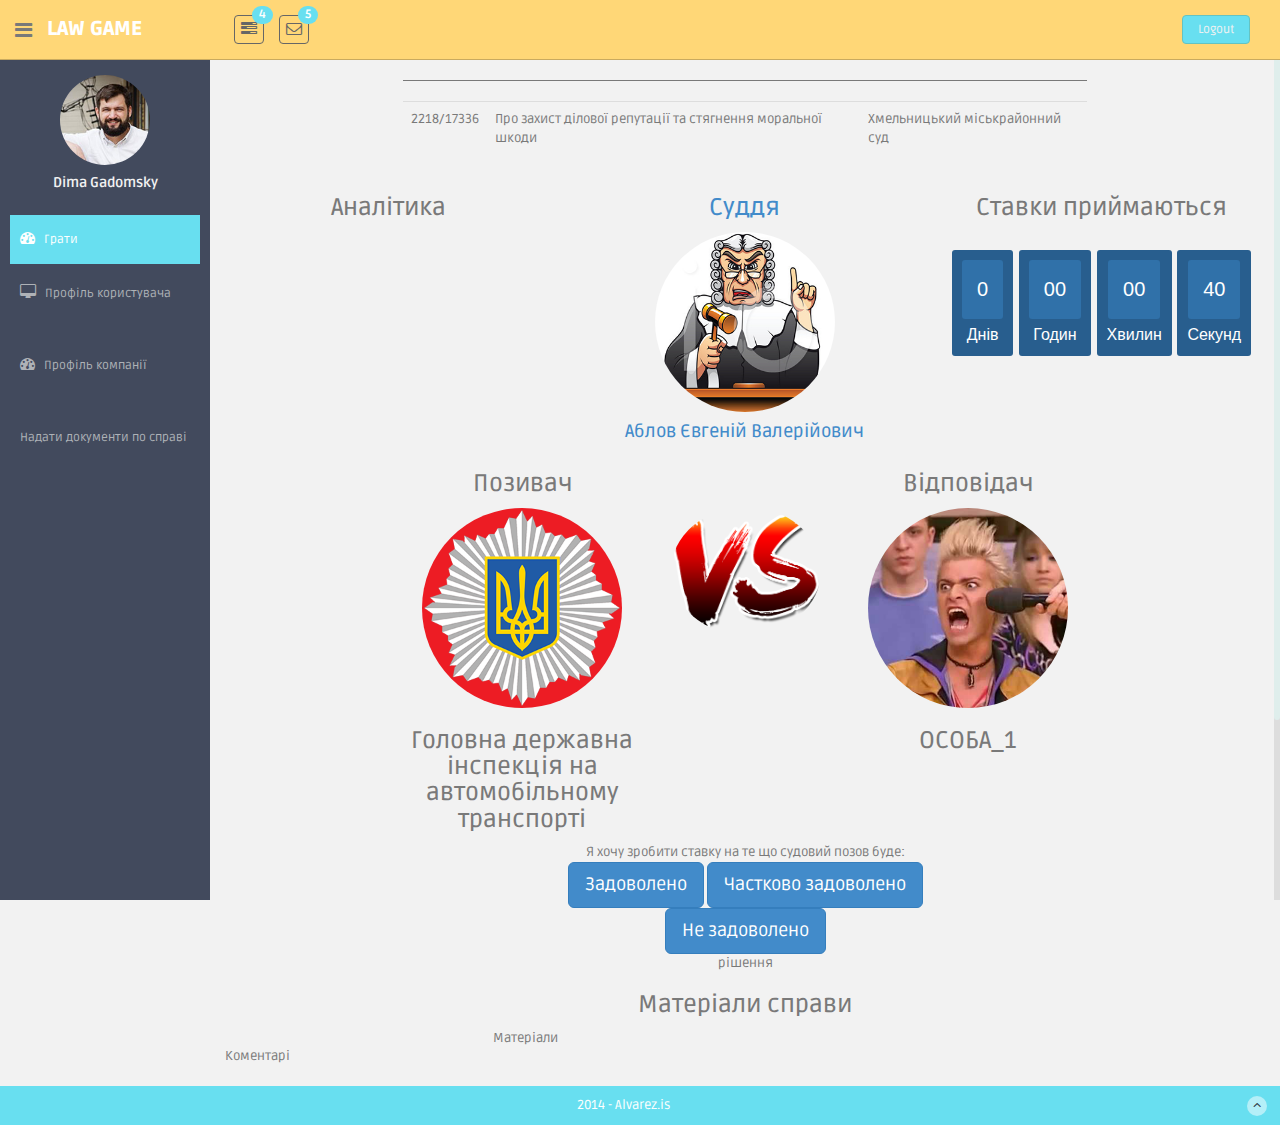
==== case.html @ 78d01982 "ефиду фтв игеещті" ====
<!DOCTYPE html>
<html lang="en">
  <head>
    <meta charset="utf-8">
    <meta name="viewport" content="width=device-width, initial-scale=1.0">
    <meta name="description" content="">
    <meta name="author" content="Dashboard">
    <meta name="keyword" content="Dashboard, Bootstrap, Admin, Template, Theme, Responsive, Fluid, Retina">

    <title>Trace - Bootstrap Admin Template</title>

    <!-- Bootstrap core CSS -->
    <link href="assets/css/bootstrap.css" rel="stylesheet">
    <!--external css-->
    <link href="assets/font-awesome/css/font-awesome.css" rel="stylesheet" />
	<link rel="stylesheet" href="assets/css/morris-0.4.3.min.css">    
        
    <!-- Custom styles for this template -->
    <link href="assets/css/style.css" rel="stylesheet">
    <link href="assets/css/style-responsive.css" rel="stylesheet">

    <!-- HTML5 shim and Respond.js IE8 support of HTML5 elements and media queries -->
    <!--[if lt IE 9]>
      <script src="https://oss.maxcdn.com/libs/html5shiv/3.7.0/html5shiv.js"></script>
      <script src="https://oss.maxcdn.com/libs/respond.js/1.4.2/respond.min.js"></script>
    <![endif]-->
  </head>

  <body>

  <section id="container" >
     <!-- **********************************************************************************************************************************************************
      TOP BAR CONTENT & NOTIFICATIONS
      *********************************************************************************************************************************************************** -->
      <!--header start-->
      <header class="header black-bg">
              <div class="sidebar-toggle-box">
                  <div class="fa fa-bars tooltips" data-placement="right" data-original-title="Toggle Navigation"></div>
              </div>
            <!--logo start-->
            <a href="index.php" class="logo"><b>Law Game</b></a>
            <!--logo end-->
            <div class="nav notify-row" id="top_menu">
                <!--  notification start -->
                <ul class="nav top-menu">
                    <!-- settings start -->
                    <li class="dropdown">
                        <a data-toggle="dropdown" class="dropdown-toggle" href="index.php#">
                            <i class="fa fa-tasks"></i>
                            <span class="badge bg-theme">4</span>
                        </a>
                        <ul class="dropdown-menu extended tasks-bar">
                            <div class="notify-arrow notify-arrow-green"></div>
                            <li>
                                <p class="green">Ваш рейтинг</p>
                            </li>
                            <li>
                                <a href="index.php#">
                                    <div class="task-info">
                                        <div class="desc">Загальний</div>
                                        <div class="percent">Boss</div>
                                    </div>
                                    <div class="progress progress-striped">
                                        <div class="progress-bar progress-bar-success" role="progressbar" aria-valuenow="40" aria-valuemin="0" aria-valuemax="100" style="width: 70%">
                                            <span class="sr-only">70%</span>
                                        </div>
                                    </div>
                                </a>
                            </li>
                            <li>
                                <a href="index.php#">
                                    <div class="task-info">
                                        <div class="desc">Адміністративні справи</div>
                                        <div class="percent">95%</div>
                                    </div>
                                    <div class="progress progress-striped">
                                        <div class="progress-bar progress-bar-warning" role="progressbar" aria-valuenow="60" aria-valuemin="0" aria-valuemax="100" style="width: 95%">
                                            <span class="sr-only">95% Complete (warning)</span>
                                        </div>
                                    </div>
                                </a>
                            </li>
                            <li>
                                <a href="index.php#">
                                    <div class="task-info">
                                        <div class="desc">Господарські справи</div>
                                        <div class="percent">30%</div>
                                    </div>
                                    <div class="progress progress-striped">
                                        <div class="progress-bar progress-bar-info" role="progressbar" aria-valuenow="80" aria-valuemin="0" aria-valuemax="100" style="width: 30%">
                                            <span class="sr-only">30% Complete</span>
                                        </div>
                                    </div>
                                </a>
                            </li>
                            <li>
                                <a href="index.php#">
                                    <div class="task-info">
                                        <div class="desc">Кримінальні справи</div>
                                        <div class="percent">100%</div>
                                    </div>
                                    <div class="progress progress-striped">
                                        <div class="progress-bar progress-bar-danger" role="progressbar" aria-valuenow="70" aria-valuemin="0" aria-valuemax="100" style="width: 100%">
                                            <span class="sr-only">100% Complete (Important)</span>
                                        </div>
                                    </div>
                                </a>
                            </li>
                            <li>
                                <a href="index.php#">
                                    <div class="task-info">
                                        <div class="desc">Справи про адмінправопорушення</div>
                                        <div class="percent">100%</div>
                                    </div>
                                    <div class="progress progress-striped">
                                        <div class="progress-bar progress-bar-danger" role="progressbar" aria-valuenow="70" aria-valuemin="0" aria-valuemax="100" style="width: 100%">
                                            <span class="sr-only">100% Complete (Important)</span>
                                        </div>
                                    </div>
                                </a>
                            </li>
                            <li>
                                <a href="index.php#">
                                    <div class="task-info">
                                        <div class="desc">Цивільні справи</div>
                                        <div class="percent">2%</div>
                                    </div>
                                    <div class="progress progress-striped">
                                        <div class="progress-bar progress-bar-danger" role="progressbar" aria-valuenow="70" aria-valuemin="0" aria-valuemax="100" style="width: 2%">
                                            <span class="sr-only">2% Complete (Important)</span>
                                        </div>
                                    </div>
                                </a>
                            </li>
                            <li class="external">
                                <a href="profile.html">Дивитися свій профіль</a>
                            </li>
                        </ul>
                    </li>
                    <!-- settings end -->
                    <!-- inbox dropdown start-->
                    <li id="header_inbox_bar" class="dropdown">
                        <a data-toggle="dropdown" class="dropdown-toggle" href="index.php#">
                            <i class="fa fa-envelope-o"></i>
                            <span class="badge bg-theme">5</span>
                        </a>
                        <ul class="dropdown-menu extended inbox">
                            <div class="notify-arrow notify-arrow-green"></div>
                            <li>
                                <p class="green">You have 5 new messages</p>
                            </li>
                            <li>
                                <a href="index.php#">
                                    <span class="photo"><img alt="avatar" src="assets/img/ui-zac.jpg"></span>
                                    <span class="subject">
                                    <span class="from">Zac Snider</span>
                                    <span class="time">Just now</span>
                                    </span>
                                    <span class="message">
                                        Hi mate, how is everything?
                                    </span>
                                </a>
                            </li>
                            <li>
                                <a href="index.php#">
                                    <span class="photo"><img alt="avatar" src="assets/img/ui-divya.jpg"></span>
                                    <span class="subject">
                                    <span class="from">Divya Manian</span>
                                    <span class="time">40 mins.</span>
                                    </span>
                                    <span class="message">
                                     Hi, I need your help with this.
                                    </span>
                                </a>
                            </li>
                            <li>
                                <a href="index.php#">
                                    <span class="photo"><img alt="avatar" src="assets/img/ui-danro.jpg"></span>
                                    <span class="subject">
                                    <span class="from">Dan Rogers</span>
                                    <span class="time">2 hrs.</span>
                                    </span>
                                    <span class="message">
                                        Love your new Dashboard.
                                    </span>
                                </a>
                            </li>
                            <li>
                                <a href="index.php#">
                                    <span class="photo"><img alt="avatar" src="assets/img/ui-sherman.jpg"></span>
                                    <span class="subject">
                                    <span class="from">Dj Sherman</span>
                                    <span class="time">4 hrs.</span>
                                    </span>
                                    <span class="message">
                                        Please, answer asap.
                                    </span>
                                </a>
                            </li>
                            <li>
                                <a href="index.php#">See all messages</a>
                            </li>
                        </ul>
                    </li>
                    <!-- inbox dropdown end -->
                </ul>
                <!--  notification end -->
            </div>
            <div class="top-menu">
              <ul class="nav pull-right top-menu">
                    <li><a class="logout" href="login.html">Logout</a></li>
              </ul>
            </div>
        </header>
      <!--header end-->
      
      <!-- **********************************************************************************************************************************************************
      MAIN SIDEBAR MENU
      *********************************************************************************************************************************************************** -->
      <!--sidebar start-->
      <aside>
          <div id="sidebar"  class="nav-collapse ">
              <!-- sidebar menu start-->
              <ul class="sidebar-menu" id="nav-accordion">
              
                  <p class="centered"><a href="profile.html"><img src="assets/img/ui-sam.jpg" class="img-circle" width="90"></a></p>
                  <h5 class="centered">Dima Gadomsky</h5>
                    
                  <li class="mt">
                      <a class="active" href="index.php">
                          <i class="fa fa-dashboard"></i>
                          <span>Грати</span>
                      </a>
                  </li>

                  <li class="sub-menu">
                      <a href="javascript:;" >
                          <i class="fa fa-desktop"></i>
                          <span>Профіль користувача</span>
                      </a>
                      <ul class="sub">
                          <li><a  href="profile.html">Мої дані</a></li>
                          <li><a  href="profile.html">Мої ігри</a></li>
                      </ul>
                  </li>

                  <li class="mt">
                      <a href="company.html">
                          <i class="fa fa-dashboard"></i>
                          <span>Профіль компанії</span>
                          </a>
                  </li>
                  <li class="mt">
                      <a href="documents.html">
                          <span>Надати документи по справі</span>
</a>
                  </li>
                  

              </ul>
              <!-- sidebar menu end-->
          </div>
      </aside>
      <!--sidebar end-->
      
      <!-- **********************************************************************************************************************************************************
      MAIN CONTENT
      *********************************************************************************************************************************************************** -->
      <!--main content start-->
      <section id="main-content">
          
          <section class="wrapper site-min-height">
<div class="row">
                  <div class="col-lg-2">  

                  </div>

                  <div class="col-lg-8" align="center">  

                            <table class="table table-hover">
                                                          <tbody>
                                                           <hr>
                                <tr>
                                    <td>2218/17336</td>
                                    <td>Про захист ділової репутації та стягнення моральної шкоди</td>
                                    <td>Хмельницький міськрайонний суд</td>
                                    
                                </tr>
                                </tbody>
                            </table>
                      
         
                  </div>

                  <div class="col-lg-2">  
              
                  </div>

</div>

<div class="row">
                  <div class="col-lg-4" align="center">
                  <h3>Аналітика</h3>  
                  <div id="hero-donut" class="graph" style="height: 200px;"></div>
                  </div>

                  <div class="col-lg-4" align="center">  
           <a data-toggle="modal" data-target="#myModal">       <h3>Суддя</h3>
                                            <img class="img-circle" src="assets/img/judge.png" width="180px" align="">
                                            <h4>Аблов Євгеній Валерійович</h4></a>

            <!-- Button trigger modal -->
            
            <!-- Modal -->
            <div class="modal fade" id="myModal" tabindex="-1" role="dialog" aria-labelledby="myModalLabel" aria-hidden="true">
              <div class="modal-dialog">
                <div class="modal-content">
                  <div class="modal-header">
                    <button type="button" class="close" data-dismiss="modal" aria-hidden="true">&times;</button>
                    <h4 class="modal-title" id="myModalLabel">Аблов Євгеній Валерійович</h4>
                  </div>
                  <div class="modal-body">
<img src="http://sudivstvo.info/wp-content/uploads/2017/02/54grq76dtd6h73iw3eshb1eor.jpg" width="50%">
<p>Євгеній Аблов розпочав кар’єру у 1996 р. з посади старшого помічника прокурора Жовтневого району м. Одеси.
Потім працював в Одеській обласній прокуратурі, прокуратурі Шевченківського району Києва, районній прокуратурі Кривого Рогу, суддею Одеського окружного адміністративного суду.</p>
<p>На свою нинішню посаду судді Окружного адмінсуду м. Києва Аблов прийшов у 2010 році.
</p> 
<h3>Статки:</h3>
<p>
«Наші гроші» повідомляють, що суддя Євгеній Аблов задекларував у власності своєї родини дві квартири загальною вартістю 8,56 млн грн.
Одна квартира належить сину судді Матвію Аблову. Суддя повідомив, що її вартість, за останньою оцінкою, становить 5,86 млн. грн. У реєстрі є дані, що Матвій Аблов має одну квартиру площею 144 кв. м в Одесі на проспекті Шевченка, 12/2. Син судді набув квартиру у власність за договором купівлі продажу 3 жовтня 2016 р.
Суддя задекларував ще одну квартиру в Одесі площею 144 кв. м. вартістю 2,70 млн. грн., якою користується ще один його син Ілля. Євгеній Аблов повідомив, що власницями квартири з 2006 р. є Валентина Аблова (мати судді) і Світлана Воробйова. Разом з тим, у реєстрі нерухомості є дані, що Аблова і Воробйова володіли такою квартирою на проспекті Шевченка, 12/2. Це та ж квартира, власником якої недавно став син судді Матвій. Даних про іншу їх квартиру в реєстрі знайти не вдалося.</p><p>
В реєстрі є дані, що мати судді Аблова і Світлана Воробйова володіють триповерховим дачним котеджем. Будинок площею 274 кв.м. куплений у 2013 р. і розташований на території Дальницької сільради у масиві «Золотий Бугаз».</p><p>
Згідно з декларацією ні Євгеній Аблов, ні його родина не мають жодних транспортних засобів. У попередні роки суддя декларував Mazda3 2006 р.в. і в користуванні сім’ї є Porsche 2012 р.в. 
</p> 
<h3>Діяльність:</h3>
<p>На юридичних форумах про Аблова висловлюються не дуже приязно, називаючи його корупціонером. Стверджують, що у судді є прізвисько “Жека 20%”.</p>
 
<h3>Резонансні рішення стосовно медіа:</h3><p>
Будучи суддею Одеського окружного адміністративного суду, Аблов розглядав справу проти Одеської телерадіокомпанії “АТВ”. Суддя став на сторону одіозного тележурналіста Григорія Кваснюка, через якого канал тричі попереджала Нацрада з телебачення і радіомовлення, вирішивши що у висловлюваннях Кваснюка на кшталт «бей жидов, спасай Одессу» немає закликів до міжнаціональної ворожнечі, і захистив канал.</p><p>
2015 року суддя Аблов розглядав справу “Малятко TV” проти телеканала «Інтер». Дитячий телеканал просив суд скасувати рішення Нацради з питань телебачення і радіомовлення про продовження ліцензії “Інтеру”. Суддя виніс рішення на користь телеканалу “Інтер”. Водночас представники «Малятка TV» наголошували, що мають фотодокази, як Аблов на одному з футбольних матчів нібито сидів у VIP-ложі стадіону “Олімпійський” разом з Ігорем Фурсіним, що є молодшим партнером Дмитра Фірташа – власника “Інтера”. А отже, у судді під час розгляду цієї справи був конфлікт інтересів.</p>
 
<h3>Заборона опозиційних мітингів:</h3>
<p>Аблов ухвалив рішення заборонити проведення опозиційної акції «День гніву» у травні-червні 2011 р. Заборонити проведення акції суд попросила Київська держадміністрація. Активісти заявляли, що мета акції – добиватися відставки президента та Верховної Ради, повних перевиборів злочинної, на їх думку, влади. Це рішення суду обернулося бійкою мітингувальників з міліцією у Маріїнському парку, затриманнями та заведенням адміністративних справ.</p><p>
А згодом Євгеній Аблов постановив заборонити мирні акції біля Печерського суду і Лук`янівського СІЗО, де збиралися прихильники Юлії Тимошенко.</p>
 
<h3>Банки та державні підприємства:</h3>
<p>У березні 2016 р. Окружний адміністративний суд Києва в особі Євгенія Аблова скасував постанову НБУ та рішення Фонду гарантування вкладів фізичних осіб про відкликання банківської ліцензії та ліквідації ПАТ КБ “Союз”. НБУ ліквідовував банк “Союз” за вчинене систематичне порушення законодавства у сфері фінансового моніторингу.</p>
 
<p>Також рішення Аблова від 2014 р. стало перепоною для повернення у користування держави двох головних підприємств титанової галузі – Іршанський гірничо-збагачувальний комбінат (ІГОК) та Вільногірський гірничо-металургійний комбінат (ВГМК).  Вони перебували в оренді Group DF, яка належить олігархові Дмитру Фірташу. У серпні 2014 р. суддя Аблов виніс ухвалу про заборону проведення інвентаризації майна Іршанського гірничо-збагачувального комбінату. Фактично це судове рішення забороняло інвентаризацію належного державі майна і блокувало виконання урядового рішення щодо повернення комбінатів під управління держави.
</p>
<p> 
Аблов також розглядає позов Юлії Тимошенко проти уряду України з вимогою скасувати рішення уряду про підвищення ціни на газ вдвічі та рішення НКРЕКП про підвищення тарифів.
</p>
                  </div>
                  <div class="modal-footer">
                    <button type="button" class="btn btn-default" data-dismiss="modal">Close</button>
                  </div>
                </div>
              </div>
            </div>              
              <!-- /showback -->

                  </div>

                  <div class="col-lg-4" align="center">  

<h3>Ставки приймаються</h3><br>
<div id="clockdiv">
  <div>
    <span class="days"></span>
    <div class="smalltext">Днів</div>
  </div>
  <div>
    <span class="hours"></span>
    <div class="smalltext">Годин</div>
  </div>
  <div>
    <span class="minutes"></span>
    <div class="smalltext">Хвилин</div>
  </div>
  <div>
    <span class="seconds"></span>
    <div class="smalltext">Секунд</div>
  </div>
</div>
           
                  </div>

</div>

<div class="row">
                  <div class="col-lg-2" ></div>  
                  <div class="col-lg-3" align="center">  

                  <h3>Позивач</h3>
                                            <img class="img-circle" src="assets/img/mvd.png" width="200px" align="">
                                            <h3>Головна державна інспекція на автомобільному транспорті</h3>

                  </div>

                  <div class="col-lg-2" align="center">  
                  <br><br><br>
                                            <img class="img-circle" src="assets/img/vs.png" width="150px" align="">

                  </div>

                  <div class="col-lg-3" align="center">  

                  <h3>Відповідач</h3>
                                            <img class="img-circle" src="assets/img/man.png" width="200px" align="">
                                            <h3>ОСОБА_1</h3>
                  </div>
                  <div class="col-lg-2" ></div>

</div>

<div class="row">
                  <div class="col-lg-3">  

                  </div>

                  <div class="col-lg-6" align="center"> 
                  Я хочу зробити ставку на те що судовий позов буде:

                  </div>

                  <div class="col-lg-3">  
              
                  </div>

</div>
<div class="row">
                  <div class="col-lg-3">  

                  </div>

                  <div class="col-lg-6" align="center"> 
                  <button type="button" class="btn btn-primary btn-lg"><!--img src="assets/img/Like.png" width="120px"--> Задоволено</button>
                  <button type="button" class="btn btn-primary btn-lg">Частково задоволено</button>
                  <button type="button" class="btn btn-primary btn-lg">Не задоволено</button> 

                  </div>

                  <div class="col-lg-3">  
              
                  </div>

</div>
<div class="row">
                  <div class="col-lg-3">  

                  </div>

                  <div class="col-lg-6" align="center">  
                   рішення
                  </div>

                  <div class="col-lg-3">  
              
                  </div>

</div>
<div class="row">
                  <div class="col-lg-3">  

                  </div>

                  <div class="col-lg-6" align="center">  
<h3>Матеріали справи</h3>
                  </div>

                  <div class="col-lg-3">  
              
                  </div>

</div>
<div class="row">
                  <div class="col-lg-3">  

                  </div>

                  <div class="col-lg-6">  
Матеріали
                  </div>

                  <div class="col-lg-3">  
              
                  </div>

</div>
<div class="row">
                  <div class="col-lg-12">  
Коментарі
                  </div>

</div>


                                           
                                            

              <!-- page start-->

              <!-- page end-->
          </section>


      </section><!-- /MAIN CONTENT -->

      <!--main content end-->
      <!--footer start-->
      <footer class="site-footer">
          <div class="text-center">
              2014 - Alvarez.is
              <a href="case.html#" class="go-top">
                  <i class="fa fa-angle-up"></i>
              </a>
          </div>
      </footer>
      <!--footer end-->
  </section>

    <!-- js placed at the end of the document so the pages load faster -->
    <script src="assets/js/jquery.js"></script>
    <script src="assets/js/bootstrap.min.js"></script>
    <script class="include" type="text/javascript" src="assets/js/jquery.dcjqaccordion.2.7.js"></script>
    <script src="assets/js/jquery.scrollTo.min.js"></script>
    <script src="assets/js/jquery.nicescroll.js" type="text/javascript"></script>


    <!--common script for all pages-->
	<script src="http://cdnjs.cloudflare.com/ajax/libs/raphael/2.1.0/raphael-min.js"></script>
	<script src="http://cdn.oesmith.co.uk/morris-0.4.3.min.js"></script>
    <script src="assets/js/common-scripts.js"></script>

    <!--script for this page-->
    <script type="text/javascript">
      var Script = function () {

    //morris chart

    $(function () {
      // data stolen from http://howmanyleft.co.uk/vehicle/jaguar_'e'_type


      Morris.Donut({
        element: 'hero-donut',
        data: [
          {label: 'Задоволено', value: 35 },
          {label: 'Не задоволено', value: 40 },
          {label: 'Задоволено частково', value: 25 },
        ],
          colors: ['green', 'red', 'yellow'],
        formatter: function (y) { return y + "%" }
      });

    

      $('.code-example').each(function (index, el) {
        eval($(el).text());
      });
    });

}();

    </script>
  <script>
      //custom select box

      $(function(){
          $('select.styled').customSelect();
      });

  </script>
<script>
  function getTimeRemaining(endtime) {
  var t = Date.parse(endtime) - Date.parse(new Date());
  var seconds = Math.floor((t / 1000) % 60);
  var minutes = Math.floor((t / 1000 / 60) % 60);
  var hours = Math.floor((t / (1000 * 60 * 60)) % 24);
  var days = Math.floor(t / (1000 * 60 * 60 * 24));
  return {
    'total': t,
    'days': days,
    'hours': hours,
    'minutes': minutes,
    'seconds': seconds
  };
}

function initializeClock(id, endtime) {
  var clock = document.getElementById(id);
  var daysSpan = clock.querySelector('.days');
  var hoursSpan = clock.querySelector('.hours');
  var minutesSpan = clock.querySelector('.minutes');
  var secondsSpan = clock.querySelector('.seconds');

  function updateClock() {
    var t = getTimeRemaining(endtime);

    daysSpan.innerHTML = t.days;
    hoursSpan.innerHTML = ('0' + t.hours).slice(-2);
    minutesSpan.innerHTML = ('0' + t.minutes).slice(-2);
    secondsSpan.innerHTML = ('0' + t.seconds).slice(-2);

    if (t.total <= 0) {
      clearInterval(timeinterval);
    }
  }

  updateClock();
  var timeinterval = setInterval(updateClock, 1000);
}

var deadline = new Date(Date.parse(new Date()) + 40 * 1000);
initializeClock('clockdiv', deadline);
</script>

  </body>
</html>
---- assets/css/morris-0.4.3.min.css ----
.morris-hover{position:absolute;z-index:1000;}.morris-hover.morris-default-style{border-radius:5px;padding:6px;color:#666;background:rgba(255, 255, 255, 0.8);border:solid 2px rgba(230, 230, 230, 0.8);font-family:sans-serif;font-size:10px;text-align:center;}.morris-hover.morris-default-style .morris-hover-row-label{font-weight:bold;margin:0.25em 0;}
.morris-hover.morris-default-style .morris-hover-point{white-space:nowrap;margin:0.1em 0;}
---- assets/css/style.css ----
/*
Template Name: DASHGUM FREE - Bootstrap 3.2 Admin Theme
Template Version: 1.0
Author: Carlos Alvarez
Website: http://blacktie.co
Premium: http://www.gridgum.com
*/

/* Import fonts */
@import url(http://fonts.googleapis.com/css?family=Ruda:400,700,900);

/* BASIC THEME CONFIGURATION */
body {
    color: #797979;
	background: #f2f2f2;
    font-family: 'Ruda', sans-serif;
    padding: 0px !important;
    margin: 0px !important;
    font-size:13px;
}

#clockdiv{
    font-family: sans-serif;
    color: #fff;
    display: inline-block;
    font-weight: 80;
    text-align: center;
    font-size: 20px;
}

#clockdiv > div{
    padding: 10px;
    border-radius: 3px;
    background: #285e8e;
    display: inline-block;
}

#clockdiv div > span{
    padding: 15px;
    border-radius: 3px;
    background: #3071a9;
    display: inline-block;
}

.smalltext{
    padding-top: 5px;
    font-size: 16px;
}

ul li {
    list-style: none;
}

a, a:hover, a:focus {
    text-decoration: none;
    outline: none;
}
::selection {

    background: #68dff0;
    color: #fff;
}
::-moz-selection {
    background: #68dff0;
    color: #fff;
}

#container {
    width: 100%;
    height: 100%;
}

/* Bootstrap Modifications */
.modal-header {
	background: #68dff0;
}

.modal-title {
	color: white;
}

.btn-round {
	border-radius: 20px;
	-webkit-border-radius: 20px;
}

.accordion-heading .accordion-toggle {
	display: block;
	cursor: pointer;
	border-top: 1px solid #F5F5F5;
	padding: 5px 0px;
	line-height: 28.75px;
	text-transform: uppercase;
	color: #1a1a1a;
	background-color: #ffffff;
	outline: none !important;
	text-decoration: none;
}	



/*Theme Backgrounds*/

.bg-theme {
	background-color: #68dff0;
}

.bg-theme02 {
	background-color: #ac92ec;
}

.bg-theme03 {
  background-color: #48cfad;
}

.bg-theme04 {
  background-color: #ed5565;
}
/*Theme Buttons*/

.btn-theme {
  color: #fff;
  background-color: #68dff0;
  border-color: #48bcb4;
}
.btn-theme:hover,
.btn-theme:focus,
.btn-theme:active,
.btn-theme.active,
.open .dropdown-toggle.btn-theme {
  color: #fff;
  background-color: #48bcb4;
  border-color: #48bcb4;
}

.btn-theme02 {
  color: #fff;
  background-color: #ac92ec;
  border-color: #967adc;
}
.btn-theme02:hover,
.btn-theme02:focus,
.btn-theme02:active,
.btn-theme02.active,
.open .dropdown-toggle.btn-theme02 {
  color: #fff;
  background-color: #967adc;
  border-color: #967adc;
}

.btn-theme03 {
  color: #fff;
  background-color: #48cfad;
  border-color: #37bc9b;
}
.btn-theme03:hover,
.btn-theme03:focus,
.btn-theme03:active,
.btn-theme03.active,
.open .dropdown-toggle.btn-theme03 {
  color: #fff;
  background-color: #37bc9b;
  border-color: #37bc9b;
}

.btn-theme04 {
  color: #fff;
  background-color: #ed5565;
  border-color: #da4453;
}
.btn-theme04:hover,
.btn-theme04:focus,
.btn-theme04:active,
.btn-theme04.active,
.open .dropdown-toggle.btn-theme04 {
  color: #fff;
  background-color: #da4453;
  border-color: #da4453;
}

.btn-clear-g {
	color: #48bcb4;
	background: transparent;
	border-color: #48bcb4;
}

.btn-clear-g:hover {
	color: white;
}

hr {
  margin-top: 20px;
  margin-bottom: 20px;
  border: 0;
  border-top: 1px solid #797979;
}



/*Helpers*/

.centered {
	text-align: center;
}

.goleft {
	text-align: left;
}

.goright {
	text-align: right;
}

.mt {
	margin-top: 25px;
}

.mb {
	margin-bottom: 25px;
}

.ml {
	margin-left: 5px;
	}

.no-padding {
	padding: 0 !important;
}

.no-margin {
	margin: 0 !important;
}

/*Exclusive Theme Colors Configuration*/

.label-theme {
	background-color: #68dff0;
}

.bg-theme {
	background-color: #68dff0;
}

ul.top-menu > li > .logout {
	color: #f2f2f2;
	font-size: 12px;
	border-radius: 4px;
	-webkit-border-radius: 4px;
	border: 1px solid #64c3c2 !important;
	padding: 5px 15px;
	margin-right: 15px;
	background: #68dff0;
	margin-top: 15px;
}


/*sidebar navigation*/

#sidebar {
    width: 210px;
    height: 100%;
    position: fixed;
    background: #424a5d;
}

#sidebar h5 {
	color: #f2f2f2;
	font-weight: 700;
}

#sidebar ul li {
    position: relative;
}

#sidebar .sub-menu > .sub li  {
    padding-left: 32px;
}

#sidebar .sub-menu > .sub li:last-child {
    padding-bottom: 10px;
}

/*LEFT NAVIGATION ICON*/
.dcjq-icon {
    height:17px;
    width:17px;
    display:inline-block;
    background: url("../img/nav-expand.png") no-repeat top;
    border-radius:3px;
    -moz-border-radius:3px;
    -webkit-border-radius:3px;
    position:absolute;
    right:10px;
    top:15px;
}
.active .dcjq-icon {
    background: url("../img/nav-expand.png") no-repeat bottom;
    border-radius:3px;
    -moz-border-radius:3px;
    -webkit-border-radius:3px;
}
/*---*/

.nav-collapse.collapse {
    display: inline;
}

ul.sidebar-menu , ul.sidebar-menu li ul.sub{
    margin: -2px 0 0;
    padding: 0;
}

ul.sidebar-menu {
    margin-top: 75px;
}

#sidebar > ul > li > ul.sub {
    display: none;
}

#sidebar > ul > li.active > ul.sub, #sidebar > ul > li > ul.sub > li > a {
    display: block;
}

ul.sidebar-menu li ul.sub li{
    background: #424a5d;
    margin-bottom: 0;
    margin-left: 0;
    margin-right: 0;
}

ul.sidebar-menu li ul.sub li:last-child{
    border-radius: 0 0 4px 4px;
    -webkit-border-radius: 0 0 4px 4px;
}

ul.sidebar-menu li ul.sub li a {
    font-size: 12px;
    padding: 6px 0;
    line-height: 35px;
    height: 35px;
    -webkit-transition: all 0.3s ease;
    -moz-transition: all 0.3s ease;
    -o-transition: all 0.3s ease;
    -ms-transition: all 0.3s ease;
    transition: all 0.3s ease;
    color: #aeb2b7;
}

ul.sidebar-menu li ul.sub li a:hover {
	color: white;
	background: transparent;
}

ul.sidebar-menu li ul.sub li.active a {
    color: #68dff0;
    -webkit-transition: all 0.3s ease;
    -moz-transition: all 0.3s ease;
    -o-transition: all 0.3s ease;
    -ms-transition: all 0.3s ease;
    transition: all 0.3s ease;
    display: block;
}

ul.sidebar-menu li{
    /*line-height: 20px !important;*/
    margin-bottom: 5px;
    margin-left:10px;
    margin-right:10px;
}

ul.sidebar-menu li.sub-menu{
    line-height: 15px;
}

ul.sidebar-menu li a span{
    display: inline-block;
}

ul.sidebar-menu li a{
    color: #aeb2b7;
    text-decoration: none;
    display: block;
    padding: 15px 0 15px 10px;
    font-size: 12px;
    outline: none;
    -webkit-transition: all 0.3s ease;
    -moz-transition: all 0.3s ease;
    -o-transition: all 0.3s ease;
    -ms-transition: all 0.3s ease;
    transition: all 0.3s ease;
}

ul.sidebar-menu li a.active, ul.sidebar-menu li a:hover, ul.sidebar-menu li a:focus {
    background: #68dff0;
    color: #fff;
    display: block;

    -webkit-transition: all 0.3s ease;
    -moz-transition: all 0.3s ease;
    -o-transition: all 0.3s ease;
    -ms-transition: all 0.3s ease;
    transition: all 0.3s ease;
}


ul.sidebar-menu li a i {
    font-size: 15px;
    padding-right: 6px;
}

ul.sidebar-menu li a:hover i, ul.sidebar-menu li a:focus i {
    color: #fff;
}

ul.sidebar-menu li a.active i {
    color: #fff;
}


.mail-info, .mail-info:hover {
    margin: -3px 6px 0 0;
    font-size: 11px;
}

/* MAIN CONTENT CONFIGURATION */
#main-content {
    margin-left: 210px;
}

.header, .footer {
    min-height: 60px;
    padding: 0 15px;
}

.header {
    position: fixed;
    left: 0;
    right: 0;
    z-index: 1002;
}

.black-bg {
    background: #ffd777;
    border-bottom: 1px solid #c9aa5f;
}

.wrapper {
    display: inline-block;
    margin-top: 60px;
    padding-left: 15px;
    padding-right: 15px;
    padding-bottom: 15px;
    padding-top: 0px;
    width: 100%;
}

a.logo {
    font-size: 20px;
    color: #ffffff;
    float: left;
    margin-top: 15px;
    text-transform: uppercase;
}

a.logo b {
    font-weight: 900;
}

a.logo:hover, a.logo:focus {
    text-decoration: none;
    outline: none;
}

a.logo span {
    color: #68dff0;
}


/*notification*/
#top_menu .nav > li, ul.top-menu > li {
    float: left;
}

.notify-row {
    float: left;
    margin-top: 15px;
    margin-left: 92px;
}

.notify-row .notification span.label {
    display: inline-block;
    height: 18px;
    width: 20px;
    padding: 5px;
}

ul.top-menu > li > a {
    color: #666666;
    font-size: 16px;
    border-radius: 4px;
    -webkit-border-radius: 4px;
    border:1px solid #666666 !important;
    padding: 2px 6px;
    margin-right: 15px;
}

ul.top-menu > li > a:hover, ul.top-menu > li > a:focus {
    border:1px solid #b6b6b6 !important;
    background-color: transparent !important;
    border-color: #b6b6b6 !important;
    text-decoration: none;
    border-radius: 4px;
    -webkit-border-radius: 4px;
    color: #b6b6b6 !important;
}

.notify-row .badge {
    position: absolute;
    right: -10px;
    top: -10px;
    z-index: 100;
}

.dropdown-menu.extended {
    max-width: 300px !important;
    min-width: 160px !important;
    top: 42px;
    width: 235px !important;
    padding: 0;
    box-shadow: 0 2px 5px rgba(0, 0, 0, 0.176) !important;
    border: none !important;
    border-radius: 4px;
    -webkit-border-radius: 4px;
}

@media screen and (-webkit-min-device-pixel-ratio:0) {
    /* Safari and Chrome */
    .dropdown-menu.extended  {
        box-shadow: 0 2px 8px rgba(0, 0, 0, 0.176) !important;
    };
    }

.dropdown-menu.extended li p {
    background-color: #F1F2F7;
    color: #666666;
    margin: 0;
    padding: 10px;
    border-radius: 4px 4px 0px 0px;
    -webkit-border-radius: 4px 4px 0px 0px;
}

.dropdown-menu.extended li p.green {
    background-color: #68dff0;
    color: #fff;
}

.dropdown-menu.extended li p.yellow {
    background-color: #fcb322;
    color: #fff;
}

.dropdown-menu.extended li a {
    border-bottom: 1px solid #EBEBEB !important;
    font-size: 12px;
    list-style: none;
}

.dropdown-menu.extended li a {
    padding: 15px 10px !important;
    width: 100%;
    display: inline-block;
}

.dropdown-menu.extended li a:hover {
    background-color: #F7F8F9 !important;
    color: #2E2E2E;
}

.dropdown-menu.tasks-bar .task-info .desc {
    font-size: 13px;
    font-weight: normal;
}

.dropdown-menu.tasks-bar .task-info .percent {
    display: inline-block;
    float: right;
    font-size: 13px;
    font-weight: 600;
    padding-left: 10px;
    margin-top: -4px;
}

.dropdown-menu.extended .progress {
    margin-bottom: 0 !important;
    height: 10px;
}

.dropdown-menu.inbox li a .photo img {
    border-radius: 2px 2px 2px 2px;
    float: left;
    height: 40px;
    margin-right: 4px;
    width: 40px;
}

.dropdown-menu.inbox li a .subject {
    display: block;
}

.dropdown-menu.inbox li a .subject .from {
    font-size: 12px;
    font-weight: 600;
}

.dropdown-menu.inbox li a .subject .time {
    font-size: 11px;
    font-style: italic;
    font-weight: bold;
    position: absolute;
    right: 5px;
}

.dropdown-menu.inbox li a .message {
    display: block !important;
    font-size: 11px;
}

.top-nav  {
    margin-top: 7px;
}

.top-nav ul.top-menu > li .dropdown-menu.logout {
    width: 268px !important;

}

.top-nav li.dropdown .dropdown-menu {
    float: right;
    right: 0;
    left: auto;
}

.dropdown-menu.extended.logout > li {
    float: left;
    text-align: center;
    width: 33.3%;
}

.dropdown-menu.extended.logout > li:last-child {
    float: left;
    text-align: center;
    width: 100%;
    background: #a9d96c;
    border-radius: 0 0 3px 3px;
}

.dropdown-menu.extended.logout > li:last-child > a, .dropdown-menu.extended.logout > li:last-child > a:hover {
    color: #fff;
    border-bottom: none !important;
    text-transform: uppercase;
}

.dropdown-menu.extended.logout > li:last-child > a:hover > i{
    color: #fff;
}

.dropdown-menu.extended.logout > li > a {
    color: #a4abbb;
    border-bottom: none !important;
}

.full-width .dropdown-menu.extended.logout > li > a:hover {
    background: none !important;
    color: #50c8ea !important;
}

.dropdown-menu.extended.logout > li > a:hover {
    background: none !important;
}

.dropdown-menu.extended.logout > li > a:hover i {
    color: #50c8ea;
}

.dropdown-menu.extended.logout > li > a i {
    font-size: 17px;
}

.dropdown-menu.extended.logout > li > a > i {
    display: block;
}

.top-nav ul.top-menu > li > a {
    border: 1px solid #eeeeee;
    border-radius: 4px;
    -webkit-border-radius: 4px;
    padding: 6px;
    background: none;
    margin-right: 0;
}
.top-nav ul.top-menu > li {
    margin-left: 10px;
}

.top-nav ul.top-menu > li > a:hover, .top-nav ul.top-menu > li > a:focus {
    border:1px solid #F1F2F7;
    background: #F1F2F7;

}

.top-nav .dropdown-menu.extended.logout {
    top: 50px;
}

.top-nav .nav .caret {
    border-bottom-color: #A4AABA;
    border-top-color: #A4AABA;
}
.top-nav ul.top-menu > li > a:hover .caret {
    border-bottom-color: #000;
    border-top-color: #000;
}

.log-arrow-up {
    background: url("../img/arrow-up.png") no-repeat;
    width: 20px;
    height: 11px;
    position: absolute;
    right: 20px;
    top: -10px;
}

/*----*/

.notify-arrow {
    border-style: solid;
    border-width: 0 9px 9px;
    height: 0;
    margin-top: 0;
    opacity: 0;
    position: absolute;
    left: 7px;
    top: -18px;
    transition: all 0.25s ease 0s;
    width: 0;
    z-index: 10;
    margin-top: 10px;
    opacity: 1;
}

.notify-arrow-yellow {
    border-color: transparent transparent #FCB322;
    border-bottom-color: #FCB322 !important;
    border-top-color: #FCB322 !important;
}
.notify-arrow-green {
    border-color: transparent transparent #68dff0;
    border-bottom-color: #68dff0 !important;
    border-top-color: #68dff0 !important;
}



/*--sidebar toggle---*/

.sidebar-toggle-box {
    float: left;
    padding-right: 15px;
    margin-top: 20px;
}

.sidebar-toggle-box .fa-bars {
    cursor: pointer;
    display: inline-block;
    font-size: 20px;
}


.sidebar-closed > #sidebar > ul {
    display: none;
}

.sidebar-closed #main-content {
    margin-left: 0px;
}

.sidebar-closed #sidebar {
    margin-left: -180px;
}


/* Dash Side */

.ds {
	background: #ffffff;
	padding-top: 20px;
}

.ds h4 {
	font-size: 14px;
	font-weight: 700;
}

.ds h3 {
	color: #ffffff;
	font-size: 16px;
	padding: 0 10px;
	line-height: 60px;
	height: 60px;
	margin: 0;
	background: #ff865c;
	text-align: center;
}

.ds i {
	font-size: 12px;
	line-height: 16px;
}

.ds .desc {
	border-bottom: 1px solid #eaeaea;
	display: inline-block;
	padding: 15px 0;
	width: 100%;
}

.ds .desc:hover {
	background: #f2f2f2;
}

.ds .thumb {
	width: 30px;
	margin: 0 10px 0 20px;
	display: block;
	float: left;
}

.ds .details {
	width: 170px;
	float: left;
}

.ds > .desc p {
	font-size: 11px;
}

.ds p > muted {
	font-size: 9px;
	text-transform: uppercase;
	font-style: italic;
	color: #666666
}

.ds a {
	color: #68dff0;
}

/* LINE ICONS CONFIGURATION */

.mtbox {
	margin-top: 80px;
	margin-bottom: 40px;
}

.box1 {
	padding: 15px;
	text-align: center;
	color: #989898;
	border-bottom: 1px solid #989898;
}

.box1 span {
	font-size: 50px;

}

.box1 h3 {
	text-align: center;
}

.box0:hover .box1 {
	border-bottom: 1px solid #ffffff;
}

.box0 p {
	text-align: center;
	font-size: 12px;
	color: #f2f2f2;
}

.box0:hover p {
	color: #ff865c;
}

.box0:hover {
	background: #ffffff;
	box-shadow: 0 2px 1px rgba(0, 0, 0, 0.2);
}

/* MAIN CHART CONFIGURATION */
.main-chart {
	padding-top: 20px;
}

.mleft {
}

.border-head h3 {
    margin-top: 20px;
    margin-bottom: 20px;
	margin-left: 15px;	
    padding-bottom: 5px;
    font-weight: normal;
    font-size: 18px;
    display: inline-block;
    width: 100%;
    font-weight: 700;
    color: #989898;
}

.custom-bar-chart {
    height: 290px;
    margin-top: 20px;
    margin-left: 20px;
    position: relative;
    border-bottom: 1px solid #c9cdd7;
}

.custom-bar-chart .bar {
    height: 100%;
    position: relative;
    width: 6%;
    margin: 0px 4%;
    float: left;
    text-align: center;
    z-index: 10;
}

.custom-bar-chart .bar .title {
    position: absolute;
    bottom: -30px;
    width: 100%;
    text-align: center;
    font-size: 11px;
}

.custom-bar-chart .bar .value {
    position: absolute;
    bottom: 0;
    background: #ff865c;
    color: #68dff0;
    width: 100%;
    -webkit-border-radius: 5px 5px 0 0;
    -moz-border-radius: 5px 5px 0 0;
    border-radius: 5px 5px 0 0;
    -webkit-transition: all .3s ease;
    -moz-transition: all .3s ease;
    -ms-transition: all .3s ease;
    -o-transition: all .3s ease;
    transition: all .3s ease;
}



.custom-bar-chart .bar .value:hover {
    background: #2f2f2f;
    color: #fff;
}

.y-axis {
    color: #555555;
    position: absolute;
    text-align: left;
    width: 100%;
    font-size: 11px;
}

.y-axis li {
    border-top: 1px dashed #dbdce0;
    display: block;
    height: 58px;
    width: 100%;
}

.y-axis li:last-child {
    border-top: none;
}

.y-axis li span {
    display: block;
    margin: -10px 0 0 -60px;
    padding: 0 10px;
    width: 40px;
}


/*Donut Chart Main Page Conf*/
.donut-main {
	display: block;
	text-align: center;
}

.donut-main h4 {
	font-weight: 700;
	font-size: 16px;
}

/* *************************************************************************************
PANELS CONFIGURATIONS
*************************************************************************************** */

/*Panel Size*/

.pn {
	height: 250px;
	box-shadow: 0 2px 1px rgba(0, 0, 0, 0.2);
}

.pn:hover {
	box-shadow: 2px 3px 2px rgba(0, 0, 0, 0.3);
	
}

/*Grey Panel*/

.grey-panel {
	text-align: center;
	background: #dfdfe1;
}
.grey-panel .grey-header {
	background: #ccd1d9;
	padding: 3px;
	margin-bottom: 15px;
}
.grey-panel h5 {
	font-weight: 200;
	margin-top: 10px;
}
.grey-panel p {
	margin-left: 5px;
}
/* Specific Conf for Donut Charts*/
.donut-chart p {
	margin-top: 5px;
	font-weight: 700;
	margin-left: 15px;
}
.donut-chart h2 {
	font-weight: 900;
	color: #FF6B6B;
	font-size: 38px;
}

/* Dark Blue*/

.darkblue-panel {
	text-align: center;
	background: #444c57;
}
.darkblue-panel .darkblue-header {
	background: transparent;
	padding: 3px;
	margin-bottom: 15px;
}
.darkblue-panel h1 {
	color: #f2f2f2;
}
.darkblue-panel h5 {
	font-weight: 200;
	margin-top: 10px;
	color: white;
}
.darkblue-panel footer {
	color: white;
}
.darkblue-panel footer h5 {
	margin-left:10px; 
	margin-right: 10px;
	font-weight: 700;
}

/*Green Panel*/
.green-panel {
	text-align: center;
	background: #68dff0;
}
.green-panel .green-header {
	background: #43b1a9;
	padding: 3px;
	margin-bottom: 15px;
}
.green-panel h5 {
	color: white;
	font-weight: 200;
	margin-top: 10px;
}
.green-panel h3 {
	color: white;
	font-weight: 100;
}
.green-panel p {
	color: white;
}

/*White Panel */
.white-panel {
	text-align: center;
	background: #ffffff;
	color: #ccd1d9;
}

.white-panel p {
	margin-top: 5px;
	font-weight: 700;
	margin-left: 15px;
}
.white-panel .white-header {
	background: #f4f4f4;
	padding: 3px;
	margin-bottom: 15px;
	color: #c6c6c6;
}
.white-panel .small {
	font-size: 10px;
	color: #ccd1d9;
}

.white-panel i {
	color: #68dff0;
	padding-right: 4px;
	font-size: 14px;
}

/*STOCK CARD Panel*/
.card {
  background: white;
  box-shadow: 0 2px 1px rgba(0, 0, 0, 0.2);
  margin-bottom: 1em; 
  height: 250px;
}
.stock .stock-chart {
  background: #00c5de;
}
.stock .stock-chart #chart {
    height: 10.7em;
    background: url(http://i.imgbox.com/abmuNQx2) center bottom no-repeat; 
}    
.stock .current-price {
  background: #1d2122;
  padding: 10px; 
}
.stock .current-price .info abbr {
    display: block;
    color: #f8f8f8;
    font-size: 1.5em;
    font-weight: 600;
    margin-top: 0.18em;
}
.stock .current-price .changes {
    text-align: right; 
}
.stock .changes .up {
	color: #4fd98b
}
.stock .current-price .changes .value {
      font-size: 1.8em;
      font-weight: 700; 
}
.stock .summary {
    color: #2f2f2f;
    display: block;
    background: #f2f2f2;
    padding: 10px;
	text-align: center;
}
.stock .summary strong {
	font-weight: 900;
	font-size: 14px;
}

/*Content Panel*/
.content-panel {
	background: #ffffff;
	box-shadow: 0px 3px 2px #aab2bd;
	padding-top: 15px;
	padding-bottom: 5px;
}
.content-panel h4 {
	margin-left: 10px;
}

/*WEATHER PANELS*/

/* Weather 1 */
.weather {
	background: url(../img/weather.jpg) no-repeat center top;
	text-align: center;
	background-position: center center;
}
.weather i {
	color: white;
	margin-top: 45px;
}
.weather h2 {
	color: white;
	font-weight: 900;
}
.weather h4 {
	color: white;
	font-weight: 900;
	letter-spacing: 1px;
}

/* Weather 2 */
.weather-2 {
	background: #e9f0f4;
}
.weather-2 .weather-2-header {
	background: #54bae6;
	padding-top: 5px;
	margin-bottom: 5px;
}
.weather-2 .weather-2-header p {
	color: white;
	margin-left: 5px;
	margin-right: 5px;
}
.weather-2 .weather-2-header p small {
	font-size: 10px;
}
.weather-2 .data {
	margin-right: 10px;
	margin-left: 10px;
	color: #272b34;
}
.weather-2 .data h5 {
	margin-top: 0px;
	font-weight: lighter;
}
.weather-2 .data h1{
	margin-top: 2px;
}

/* Weather 3 */
.weather-3 {
	background: #ffcf00;
}

.weather-3 i {
	color: white;
	margin-top: 30px;
	font-size: 70px;
}
.weather-3 h1 {
	margin-top: 10px;
	color: white;
	font-weight: 900;
}
.weather-3 .info {
	background: #f2f2f2;
}
.weather-3 .info i {
	font-size: 15px;
	color: #c2c2c2;
	margin-bottom: 0px;
	margin-top: 10px;
}
.weather-3 .info h3 {
	font-weight: 900;
	margin-bottom: 0px;
}
.weather-3 .info p {
	margin-left: 10px;
	margin-right: 10px;
	margin-bottom: 16px;
	color: #c2c2c2;
	font-size: 15px;
	font-weight: 700;
}


/*Twitter Panel*/
.twitter-panel {
	background: #4fc1e9;
	text-align: center;
}
.twitter-panel i {
	color: white;
	margin-top: 40px;
}
.twitter-panel p {
	color: #f5f5f5;
	margin: 10px;
}
.twitter-panel .user {
	color: white;
	font-weight: 900;
}


/* Instagram Panel*/
.instagram-panel {
	background: url(../img/instagram.jpg) no-repeat center top;
	text-align: center;
	background-position: center center;
}
.instagram-panel i {
	color: white;
	margin-top: 35px;
}
.instagram-panel p {
	margin: 5px;
	color: white;
}

/* Product Panel */
.product-panel {
	background: #dadad2;
	text-align: center;
	padding-top: 50px;
	height: 100%;
}

/* Product Panel 2*/
.product-panel-2 {
	background: #dadad2;
	text-align: center;
}
.product-panel-2 .badge {
	position: absolute;
	top: 20px;
	left: 35px;
}
.badge-hot {
	background: #ed5565;
	width: 70px;
	height: 70px;
	line-height: 70px;
	font-size: 18px;
	color: #fff;
	text-align: center;
	border-radius: 100%;
}

/* Soptify Panel */
#spotify {
	background: url(../img/lorde.jpg) no-repeat center top;
	margin-top: -15px;
	background-attachment: relative;
	background-position: center center;
	min-height: 220px;
	width: 100%;
    -webkit-background-size: 100%;
    -moz-background-size: 100%;
    -o-background-size: 100%;
    background-size: 100%;
    -webkit-background-size: cover;
    -moz-background-size: cover;
    -o-background-size: cover;
    background-size: cover;
}
#spotify .btn-clear-g {
	top: 15%;
	right: 10px;
	position: absolute;
	margin-top: 5px;
}
#spotify .sp-title {
	bottom: 15%;
	left: 25px;
	position: absolute;
	color: #efefef;
}
#spotify .sp-title h3 {
	font-weight: 900;
}
#spotify .play{
	bottom: 18%;
	right: 25px;
	position: absolute;
	color: #efefef;
	font-size: 20px
}
.followers {
	margin-left: 5px;
	margin-top: 5px;
}

/* BLOG PANEL */
#blog-bg {
	background: url(../img/blog-bg.jpg) no-repeat center top;
	margin-top: -15px;
	background-attachment: relative;
	background-position: center center;
	min-height: 150px;
	width: 100%;
    -webkit-background-size: 100%;
    -moz-background-size: 100%;
    -o-background-size: 100%;
    background-size: 100%;
    -webkit-background-size: cover;
    -moz-background-size: cover;
    -o-background-size: cover;
    background-size: cover;
}
#blog-bg .badge {
	position: absolute;
	top: 20px;
	left: 35px;
}
.badge-popular {
	background: #3498db;
	width: 70px;
	height: 70px;
	line-height: 70px;
	font-size: 13px;
	color: #fff;
	text-align: center;
	border-radius: 100%;
}
.blog-title {
	background: rgba(0,0,0,0.5);
	bottom: 100px;
	padding: 6px;
	color: white;
	font-weight: 700;
	position: absolute;
	display: block;
	width: 120px;
}
.blog-text {
	margin-left: 8px;
	margin-right: 8px;
	margin-top: 15px;
	font-size: 12px;
}

/* Calendar Configuration */
#calendar {
	color: white;
	padding: 0px !important;
}
.calendar-month-header {
	background: #43b1a9;
}

/* TODO PANEL */
.steps{
  display: block;
}
.steps input[type=checkbox] {
  display: none;
}
.steps input[type=submit]{
  background: #f1783c;
  border: none;
  padding: 0px;
  margin: 0 auto;
  width: 100%;
  height: 55px;
  color: white;
  text-transform: uppercase;
  font-weight: 900;
  font-size: 11px;
  letter-spacing: 1px;
  cursor: pointer;
  transition: background 0.5s ease
}
.steps input[type=submit]:hover{
  background: #8fde9c;
}
.steps label{
  background: #393D40;
  height: 65px;
  line-height: 65px;
  width: 100%;
  display: block;
  border-bottom: 1px solid #44494e;
  color: #889199;
  text-transform: uppercase;
  font-weight: 900;
  font-size: 11px;
  letter-spacing: 1px;
  text-indent: 52px;
  cursor: pointer;
  transition: all 0.7s ease;
  margin: 0px;
}
.steps label:before{
  content:"";
  width: 12px;
  height: 12px;
  display: block;
  position: absolute;
  margin: 26px 0px 0px 18px;
  border-radius: 100%;
  transition: border 0.7s ease
}
.steps label:hover{
  background: #2B2E30;
  color: #46b7e5
}
.steps label:hover:before{
  border: 1px solid #46b7e5;
}
#op1:checked ~ label[for=op1]:before,
#op2:checked ~ label[for=op2]:before,
#op3:checked ~ label[for=op3]:before{
  border: 2px solid #96c93c;
  background: url('[data-uri]') no-repeat center center;
}

/* PROFILE PANELS */
/* Profile 01*/
#profile-01 {
	background: url(../img/profile-01.jpg) no-repeat center top;
	margin-top: -15px;
	background-attachment: relative;
	background-position: center center;
	min-height: 150px;
	width: 100%;
    -webkit-background-size: 100%;
    -moz-background-size: 100%;
    -o-background-size: 100%;
    background-size: 100%;
    -webkit-background-size: cover;
    -moz-background-size: cover;
    -o-background-size: cover;
    background-size: cover;
}
#profile-01 h3 {
	color: white;
	padding-top: 50px;
	margin: 0px;
	text-align: center;
}
#profile-01 h6 {
	color: white;
	text-align: center;
	margin-bottom: 0px;
	font-weight: 900;
}
.profile-01 {
	background: #68dff0;
	height: 50px;
}
.profile-01:hover {
	background: #2f2f2f;
  -webkit-transition: background-color 0.6s;
  -moz-transition: background-color 0.6s;
  -o-transition: background-color 0.6s;
  transition: background-color 0.6s;
  cursor: pointer;
}
.profile-01 p {
	color: white;
	padding-top: 15px;
	font-weight: 400;
	font-size: 15px;
}

/* Profile 02*/
#profile-02 {
	background: url(../img/profile-02.jpg) no-repeat center top;
	margin-top: -15px;
	background-attachment: relative;
	background-position: center center;
	min-height: 200px;
	width: 100%;
    -webkit-background-size: 100%;
    -moz-background-size: 100%;
    -o-background-size: 100%;
    background-size: 100%;
    -webkit-background-size: cover;
    -moz-background-size: cover;
    -o-background-size: cover;
    background-size: cover;
}
#profile-02 .user {
	padding-top: 40px;
	text-align: center;
}
#profile-02 h4 {
	color: white;
	margin:0px;
	padding-top: 8px;
}
.pr2-social a {
	color: #cdcdcd;
}
.pr2-social a:hover {
	color: #68dff0;
}
.pr2-social i {
	margin-top: 15px;
	margin-right: 12px;
	font-size: 20px;
}


/*spark line*/
.chart {
    display: inline-block;
    text-align: center;
    width: 100%;
}
.chart .heading {
    text-align: left;
}
.chart .heading span {
    display: block;
}
.panel.green-chart .chart-tittle {
    font-size: 16px;
    padding: 15px;
    display: inline-block;
    font-weight:normal;
    background: #99c262;
    width: 100%;
    -webkit-border-radius: 0px 0px 4px 4px;
    border-radius: 0px 0px 4px 4px;
}
#barchart {
    margin-bottom: -15px;
    display: inline-block;
}
.panel.green-chart .chart-tittle .value {
    float: right;
    color: #c0f080;
}
.panel.green-chart {
    background: #a9d96c;
    color: #fff;
}
.panel.terques-chart {
    background: transparent;
    color: #797979;
}
.panel.terques-chart .chart-tittle .value {
    float: right;
    color: #fff;
}
.panel.terques-chart .chart-tittle .value a {
    color: #2f2f2f;
    font-size: 12px;
}
.panel.terques-chart .chart-tittle .value a:hover, .panel.terques-chart .chart-tittle .value a.active {
    color: #68dff0;
    font-size: 12px;
}
.panel.terques-chart .chart-tittle {
    font-size: 16px;
    padding: 15px;
    display: inline-block;
    font-weight:normal;
    background: #39b7ac;
    width: 100%;
    -webkit-border-radius: 0px 0px 4px 4px;
    border-radius: 0px 0px 4px 4px;
}
.inline-block {
    display: inline-block;
}

/* showcase background */
.showback {
	background: #ffffff;
	padding: 15px;
	margin-bottom: 15px;
	box-shadow: 0px 3px 2px #aab2bd;
}



/* Calendar Events - Calendar.html*/
.external-event {
	cursor: move;
	display: inline-block !important;
	margin-bottom: 7px !important;
	margin-right: 7px !important;
	padding: 10px;
}

.drop-after {
	padding-top: 15px;
	margin-top: 15px;
	border-top: 1px solid #ccc;
}

.fc-state-default, .fc-state-default .fc-button-inner {
	background: #f2f2f2;
}

.fc-state-active .fc-button-inner {
	background: #FFFFFF;
}

/* Gallery Configuration */
.photo-wrapper {
  display: block;
  position: relative;
  overflow: hidden;
  background-color: #68dff0;
  -webkit-transition: background-color 0.4s;
  -moz-transition: background-color 0.4s;
  -o-transition: background-color 0.4s;
  transition: background-color 0.4s;
}
.project .overlay {
  position: absolute;
  text-align: center;
  color: #fff;
  opacity: 0;
  filter: alpha(opacity=0);
  -webkit-transition: opacity 0.4s;
  -moz-transition: opacity 0.4s;
  -o-transition: opacity 0.4s;
  transition: opacity 0.4s;
  
}

.project:hover .photo-wrapper {
  background-color: #68dff0;
	background-image:url(../img/zoom.png);
	background-repeat:no-repeat;
	background-position:center;
	top: 0;
	bottom: 0;
	left: 0;
	right: 0;
	position: relative;
}
.project:hover .photo {
  opacity: 10;
  filter: alpha(opacity=4000);
  opacity: 0.1;
  filter: alpha(opacity=40);
}
.project:hover .overlay {
  opacity: 100;
  filter: alpha(opacity=10000);
  opacity: 1;
  filter: alpha(opacity=100);
}



/* EZ Checklist */
.ez-checkbox {
	margin-right: 5px;
}

.ez-checkbox, .ez-radio {
	height: 20px;
	width: 20px;
}

.brand-highlight {
background: #fffbcc !important;
}


/* FORMS CONFIGURATION */
.form-panel {
	background: #ffffff;
	margin: 10px;
	padding: 10px;
	box-shadow: 0px 3px 2px #aab2bd;
	text-align: left;
}

label {
	font-weight: 400;
}

.form-horizontal.style-form .form-group {
	border-bottom: 1px solid #eff2f7;
	padding-bottom: 15px;
	margin-bottom: 15px;
}

.round-form {
	border-radius: 500px;
	-webkit-border-radius: 500px;
}

@media (min-width: 768px) {
		.form-horizontal .control-label {
		text-align: left;
	}
}

#focusedInput {
	border: 1px solid #ed5565;
	box-shadow: none;
}

.add-on {
	float: right;
	margin-top: -37px;
	padding: 3px;
	text-align: center;
}

.add-on .btn {
	height: 34px;
}

/* TOGGLE CONFIGURATION */
.has-switch {
    border-radius: 30px;
    -webkit-border-radius: 30px;
    display: inline-block;
    cursor: pointer;
    line-height: 1.231;
    overflow: hidden;
    position: relative;
    text-align: left;
    width: 80px;
    -webkit-mask: url('../img/mask.png') 0 0 no-repeat;
    mask: url('../img/mask.png') 0 0 no-repeat;
    -webkit-user-select: none;
    -moz-user-select: none;
    -ms-user-select: none;
    -o-user-select: none;
    user-select: none;
}
.has-switch.deactivate {
    opacity: 0.5;
    filter: alpha(opacity=50);
    cursor: default !important;
}
.has-switch.deactivate label,
.has-switch.deactivate span {
    cursor: default !important;
}
.has-switch > div {
    width: 162%;
    position: relative;
    top: 0;
}
.has-switch > div.switch-animate {
    -webkit-transition: left 0.25s ease-out;
    -moz-transition: left 0.25s ease-out;
    -o-transition: left 0.25s ease-out;
    transition: left 0.25s ease-out;
    -webkit-backface-visibility: hidden;
}
.has-switch > div.switch-off {
    left: -63%;
}
.has-switch > div.switch-off label {
    background-color: #7f8c9a;
    border-color: #bdc3c7;
    -webkit-box-shadow: -1px 0 0 rgba(255, 255, 255, 0.5);
    -moz-box-shadow: -1px 0 0 rgba(255, 255, 255, 0.5);
    box-shadow: -1px 0 0 rgba(255, 255, 255, 0.5);
}
.has-switch > div.switch-on {
    left: 0%;
}
.has-switch > div.switch-on label {
    background-color: #41cac0;
}
.has-switch input[type=checkbox] {
    display: none;
}
.has-switch span {
    cursor: pointer;
    font-size: 14.994px;
    font-weight: 700;
    float: left;
    height: 29px;
    line-height: 19px;
    margin: 0;
    padding-bottom: 6px;
    padding-top: 5px;
    position: relative;
    text-align: center;
    width: 50%;
    z-index: 1;
    -webkit-box-sizing: border-box;
    -moz-box-sizing: border-box;
    box-sizing: border-box;
    -webkit-transition: 0.25s ease-out;
    -moz-transition: 0.25s ease-out;
    -o-transition: 0.25s ease-out;
    transition: 0.25s ease-out;
    -webkit-backface-visibility: hidden;
}
.has-switch span.switch-left {
    border-radius: 30px 0 0 30px;
    background-color: #2A3542;
    color: #41cac0;
    border-left: 1px solid transparent;
}
.has-switch span.switch-right {
    border-radius: 0 30px 30px 0;
    background-color: #bdc3c7;
    color: #ffffff;
    text-indent: 7px;
}
.has-switch span.switch-right [class*="fui-"] {
    text-indent: 0;
}
.has-switch label {
    border: 4px solid #2A3542;
    border-radius: 50%;
    -webkit-border-radius: 50%;
    float: left;
    height: 29px;
    margin: 0 -21px 0 -14px;
    padding: 0;
    position: relative;
    vertical-align: middle;
    width: 29px;
    z-index: 100;
    -webkit-transition: 0.25s ease-out;
    -moz-transition: 0.25s ease-out;
    -o-transition: 0.25s ease-out;
    transition: 0.25s ease-out;
    -webkit-backface-visibility: hidden;
}
.switch-square {
    border-radius: 6px;
    -webkit-border-radius: 6px;
    -webkit-mask: url('../img/mask.png') 0 0 no-repeat;
    mask: url('../img/mask.png') 0 0 no-repeat;
}
.switch-square > div.switch-off label {
    border-color: #7f8c9a;
    border-radius: 6px 0 0 6px;
}
.switch-square span.switch-left {
    border-radius: 6px 0 0 6px;
}
.switch-square span.switch-left [class*="fui-"] {
    text-indent: -10px;
}
.switch-square span.switch-right {
    border-radius: 0 6px 6px 0;
}
.switch-square span.switch-right [class*="fui-"] {
    text-indent: 5px;
}
.switch-square label {
    border-radius: 0 6px 6px 0;
    border-color: #41cac0;
}



/*LOGIN CONFIGURATION PAGE*/
.form-login {
	max-width: 330px;
	margin: 100px auto 0;
	background: #fff;
	border-radius: 5px;
	-webkit-border-radius: 5px;
}

.form-login h2.form-login-heading {
	margin: 0;
	padding: 25px 20px;
	text-align: center;
	background: #68dff0;
	border-radius: 5px 5px 0 0;
	-webkit-border-radius: 5px 5px 0 0;
	color: #fff;
	font-size: 20px;
	text-transform: uppercase;
	font-weight: 300;
}
.login-wrap {
	padding: 20px;
}
.login-wrap .registration {
	text-align: center;
}
.login-social-link {
	display: block;
	margin-top: 20px;
	margin-bottom: 15px;
}


/*LOCK SCREEN CONF*/
#showtime {
	width: 100%;
	color: #fff;
	font-size: 90px;
	margin-bottom: 30px;
	margin-top: 250px;
	display: inline-block;
	text-align: center;
	font-weight: 400;
}

.lock-screen {
	text-align: center;
}

.lock-screen a {
	color: white;
}

.lock-screen a:hover {
	color: #48cfad
}

.lock-screen i {
	font-size: 60px;
}

.lock-screen .modal-content {
	position: relative;
	background-color: #f2f2f2;
	background-clip: padding-box;
	border: 1px solid #999;
	border: 1px solid rgba(0, 0, 0, .2);
	border-radius: 5px;
}


.btn-facebook {
  color: #fff;
  background-color: #5193ea;
  border-color: #2775e2;
}
.btn-facebook:hover,
.btn-facebook:focus,
.btn-facebook:active,
.btn-facebook.active,
.open .dropdown-toggle.btn-facebook {
  color: #fff;
  background-color: #2775e2;
  border-color: #2775e2;
}

.btn-twitter {
  color: #fff;
  background-color: #44ccfe;
  border-color: #2bb4e8;
}
.btn-twitter:hover,
.btn-twitter:focus,
.btn-twitter:active,
.btn-twitter.active,
.open .dropdown-toggle.btn-twitter {
  color: #fff;
  background-color: #2bb4e8;
  border-color: #2bb4e8;
}


/*badge*/
.badge.bg-primary {
    background: #8075c4;
}

.badge.bg-success {
    background: #a9d86e;
}

.badge.bg-warning {
    background: #FCB322;
}

.badge.bg-important {
    background: #ff6c60;
}

.badge.bg-info {
    background: #41cac0;
}

.badge.bg-inverse {
    background: #2A3542;
}


/*easy pie chart*/
.easy-pie-chart {
    display: inline-block;
    padding: 30px 0;
}

.chart-info, .chart-info .increase, .chart-info .decrease {
    display: inline-block;
}

.chart-info {
    width: 100%;
    margin-bottom:5px;
}

.chart-position {
    margin-top: 70px;
}

.chart-info span {
    margin: 0 3px;
}

.chart-info .increase {
    background: #ff6c60;
    width: 10px;
    height: 10px;
}

.chart-info .decrease {
    background: #f2f2f2;
    width: 10px;
    height: 10px;
}

.panel-footer.revenue-foot {
    background-color: #e6e7ec;
    -webkit-border-radius: 0px 0px 4px 4px;
    border-radius: 0px 0px 4px 4px;
    border: none;
    padding: 0;
    width: 100%;
    display: inline-block;
}

@media screen and (-webkit-min-device-pixel-ratio:0) {
    /* Safari and Chrome */
    .panel-footer.revenue-foot {
        margin-bottom: -4px;
    };
    }


.panel-footer.revenue-foot ul  {
    margin: 0;
    padding: 0;
    width: 100%;
    display: inline-flex;
}

.panel-footer.revenue-foot ul li {
    float: left;
    width: 33.33%;
}

.panel-footer.revenue-foot ul li.first a:hover, .panel-footer.revenue-foot ul li.first a {
    -webkit-border-radius: 0px 0px 0px 4px;
    border-radius: 0px 0px 0px 4px;
}

.panel-footer.revenue-foot ul li.last a:hover, .panel-footer.revenue-foot ul li.last a {
    -webkit-border-radius: 0px 0px 4px 0px;
    border-radius: 0px 0px 4px 0px;
    border-right: none;

}

.panel-footer.revenue-foot ul li a{
    display: inline-block;
    width: 100%;
    padding: 14px 15px;
    text-align: center;
    border-right: 1px solid #d5d8df;
    color: #797979;
}

.panel-footer.revenue-foot ul li a:hover, .panel-footer.revenue-foot ul li.active a {
    background: #fff;
    position: relative;
}

.panel-footer.revenue-foot ul li a i {
    color: #c6cad5;
    display: block;
    font-size: 16px;
}
.panel-footer.revenue-foot ul li a:hover i, .panel-footer.revenue-foot ul li.active a i {
    color: #ff6c60;
    display: block;
    font-size: 16px;
}


/*flot chart*/
.flot-chart .chart, .flot-chart .pie, .flot-chart .bars {
    height: 300px;
}

/*todolist*/
#sortable {
    list-style-type: none;
    margin: 0 0 20px 0;
    padding: 0;
    width: 100%;
}
#sortable li {
    padding-left: 3em;
    font-size: 12px;
}
#sortable li i {
    position: absolute;
    left:6px;
    padding:4px 10px 0 10px;
    cursor: pointer;
}

#sortable li input[type=checkbox]{
    margin-top: 0;
}

.ui-sortable > li {
    padding: 15px 0 15px 35px !important ;
    position: relative;
    background: #f5f6f8;
    margin-bottom: 2px;
    border-bottom   : none !important;
}

.ui-sortable li.list-primary {
    border-left: 3px solid #41CAC0;
}

.ui-sortable li.list-success {
    border-left: 3px solid #78CD51;
}

.ui-sortable li.list-danger {
    border-left: 3px solid #FF6C60;
}

.ui-sortable li.list-warning {
    border-left: 3px solid #F1C500;
}

.ui-sortable li.list-info {
    border-left: 3px solid #58C9F3;
}

.ui-sortable li.list-inverse {
    border-left: 3px solid #BEC3C7;
}

/*footer*/
.site-footer {
    background: #68dff0;
    color: #fff;
    padding: 10px 0;
}


.go-top {
    margin-right: 1%;
    float: right;
    background: rgba(255,255,255,.5);
    width: 20px;
    height: 20px;
    border-radius: 50%;
    -webkit-border-radius: 50%;
}

.go-top i {
    color: #2A3542;
}

.site-min-height {
    min-height: 900px;
}
---- assets/css/style-responsive.css ----
@media (min-width: 980px) {
    /*-----*/
    .custom-bar-chart {
        margin-bottom: 40px;
    }

}

@media (min-width: 768px) and (max-width: 979px) {

    /*-----*/
    .custom-bar-chart {
        margin-bottom: 40px;
    }

    /*chat room*/


}

@media (max-width: 768px) {

    .header {
        position: absolute;
    }

    /*sidebar*/

    #sidebar {
        height: auto;
        overflow: hidden;
        position: absolute;
        width: 100%;
        z-index: 1001;
    }


    /* body container */
    #main-content {
        margin: 0px!important;
        position: none !important;
    }

    #sidebar > ul > li > a > span {
        line-height: 35px;
    }

    #sidebar > ul > li {
        margin: 0 10px 5px 10px;
    }
    #sidebar > ul > li > a {
        height:35px;
        line-height:35px;
        padding: 0 10px;
        text-align: left;
    }
    #sidebar > ul > li > a i{
        /*display: none !important;*/
    }

    #sidebar ul > li > a .arrow, #sidebar > ul > li > a .arrow.open {
        margin-right: 10px;
        margin-top: 15px;
    }

    #sidebar ul > li.active > a .arrow, #sidebar ul > li > a:hover .arrow, #sidebar ul > li > a:focus .arrow,
    #sidebar > ul > li.active > a .arrow.open, #sidebar > ul > li > a:hover .arrow.open, #sidebar > ul > li > a:focus .arrow.open{
        margin-top: 15px;
    }

    #sidebar > ul > li > a, #sidebar > ul > li > ul.sub > li {
        width: 100%;
    }
    #sidebar > ul > li > ul.sub > li > a {
        background: transparent !important ;
    }
    #sidebar > ul > li > ul.sub > li > a:hover {
        
    }


    /* sidebar */
    #sidebar {
        margin: 0px !important;
    }

    /* sidebar collabler */
    #sidebar .btn-navbar.collapsed .arrow {
        display: none;
    }

    #sidebar .btn-navbar .arrow {
        position: absolute;
        right: 35px;
        width: 0;
        height: 0;
        top:48px;
        border-bottom: 15px solid #282e36;
        border-left: 15px solid transparent;
        border-right: 15px solid transparent;
    }


    /*---------*/

    .modal-footer .btn {
        margin-bottom: 0px !important;
    }

    .btn {
        margin-bottom: 5px;
    }


    /* full calendar fix */
    .fc-header-right {
        left:25px;
        position: absolute;
    }

    .fc-header-left .fc-button {
        margin: 0px !important;
        top: -10px !important;
    }

    .fc-header-right .fc-button {
        margin: 0px !important;
        top: -50px !important;
    }

    .fc-state-active, .fc-state-active .fc-button-inner, .fc-state-hover, .fc-state-hover .fc-button-inner {
        background: none !important;
        color: #FFFFFF !important;
    }

    .fc-state-default, .fc-state-default .fc-button-inner {
        background: none !important;
    }

    .fc-button {
        border: none !important;
        margin-right: 2px;
    }

    .fc-view {
        top: 0px !important;
    }

    .fc-button .fc-button-inner {
        margin: 0px !important;
        padding: 2px !important;
        border: none !important;
        margin-right: 2px !important;
        background-color: #fafafa !important;
        background-image: -moz-linear-gradient(top, #fafafa, #efefef) !important;
        background-image: -webkit-gradient(linear, 0 0, 0 100%, from(#fafafa), to(#efefef)) !important;
        background-image: -webkit-linear-gradient(top, #fafafa, #efefef) !important;
        background-image: -o-linear-gradient(top, #fafafa, #efefef) !important;
        background-image: linear-gradient(to bottom, #fafafa, #efefef) !important;
        filter: progid:dximagetransform.microsoft.gradient(startColorstr='#fafafa', endColorstr='#efefef', GradientType=0) !important;
        -webkit-box-shadow: 0 1px 0px rgba(255, 255, 255, .8) !important;
        -moz-box-shadow: 0 1px 0px rgba(255, 255, 255, .8) !important;
        box-shadow: 0 1px 0px rgba(255, 255, 255, .8) !important;
        -webkit-border-radius: 3px !important;
        -moz-border-radius: 3px !important;
        border-radius: 3px !important;
        color: #646464 !important;
        border: 1px solid #ddd !important;
        text-shadow: 0 1px 0px rgba(255, 255, 255, .6) !important;
        text-align: center;
    }

    .fc-button.fc-state-disabled .fc-button-inner {
        color: #bcbbbb !important;
    }

    .fc-button.fc-state-active .fc-button-inner {
        background-color: #e5e4e4 !important;
        background-image: -moz-linear-gradient(top, #e5e4e4, #dddcdc) !important;
        background-image: -webkit-gradient(linear, 0 0, 0 100%, from(#e5e4e4), to(#dddcdc)) !important;
        background-image: -webkit-linear-gradient(top, #e5e4e4, #dddcdc) !important;
        background-image: -o-linear-gradient(top, #e5e4e4, #dddcdc) !important;
        background-image: linear-gradient(to bottom, #e5e4e4, #dddcdc) !important;
        filter: progid:dximagetransform.microsoft.gradient(startColorstr='#e5e4e4', endColorstr='#dddcdc', GradientType=0) !important;
    }

    .fc-content {
        margin-top: 50px;
    }

    .fc-header-title h2 {
        line-height: 40px !important;
        font-size: 12px !important;
    }

    .fc-header {
        margin-bottom:0px !important;
    }

    /*--*/

    /*.chart-position {*/
        /*margin-top: 0px;*/
    /*}*/

    .stepy-titles li {
        margin: 10px 3px;
    }

    /*-----*/
    .custom-bar-chart {
        margin-bottom: 40px;
    }

    /*menu icon plus minus*/
    .dcjq-icon {
        top: 10px;
    }
    ul.sidebar-menu li ul.sub li a {
        padding: 0;
    }

    /*---*/

    .img-responsive {
        width: 100%;
    }

}



@media (max-width: 480px) {

    .notify-row, .search, .dont-show , .inbox-head .sr-input, .inbox-head .sr-btn{
        display: none;
    }

    #top_menu .nav > li, ul.top-menu > li {
        float: right;
    }
    .hidden-phone {
        display: none !important;
    }

    .chart-position {
       margin-top: 0px;
     }

    .navbar-inverse .navbar-toggle:hover, .navbar-inverse .navbar-toggle:focus {
        background-color: #ccc;
        border-color:#ccc ;
    }

}

@media (max-width:320px) {
    .login-social-link a {
        padding: 15px 17px !important;
    }

    .notify-row, .search, .dont-show, .inbox-head .sr-input, .inbox-head .sr-btn {
        display: none;
    }

    #top_menu .nav > li, ul.top-menu > li {
        float: right;
    }

    .hidden-phone {
        display: none !important;
    }

    .chart-position {
        margin-top: 0px;
    }

    .lock-wrapper {
        margin: 10% auto;
        max-width: 310px;
    }
    .lock-input {
        width: 82%;
    }

    .cmt-form {
        display: inline-block;
        width: 75%;
    }

}
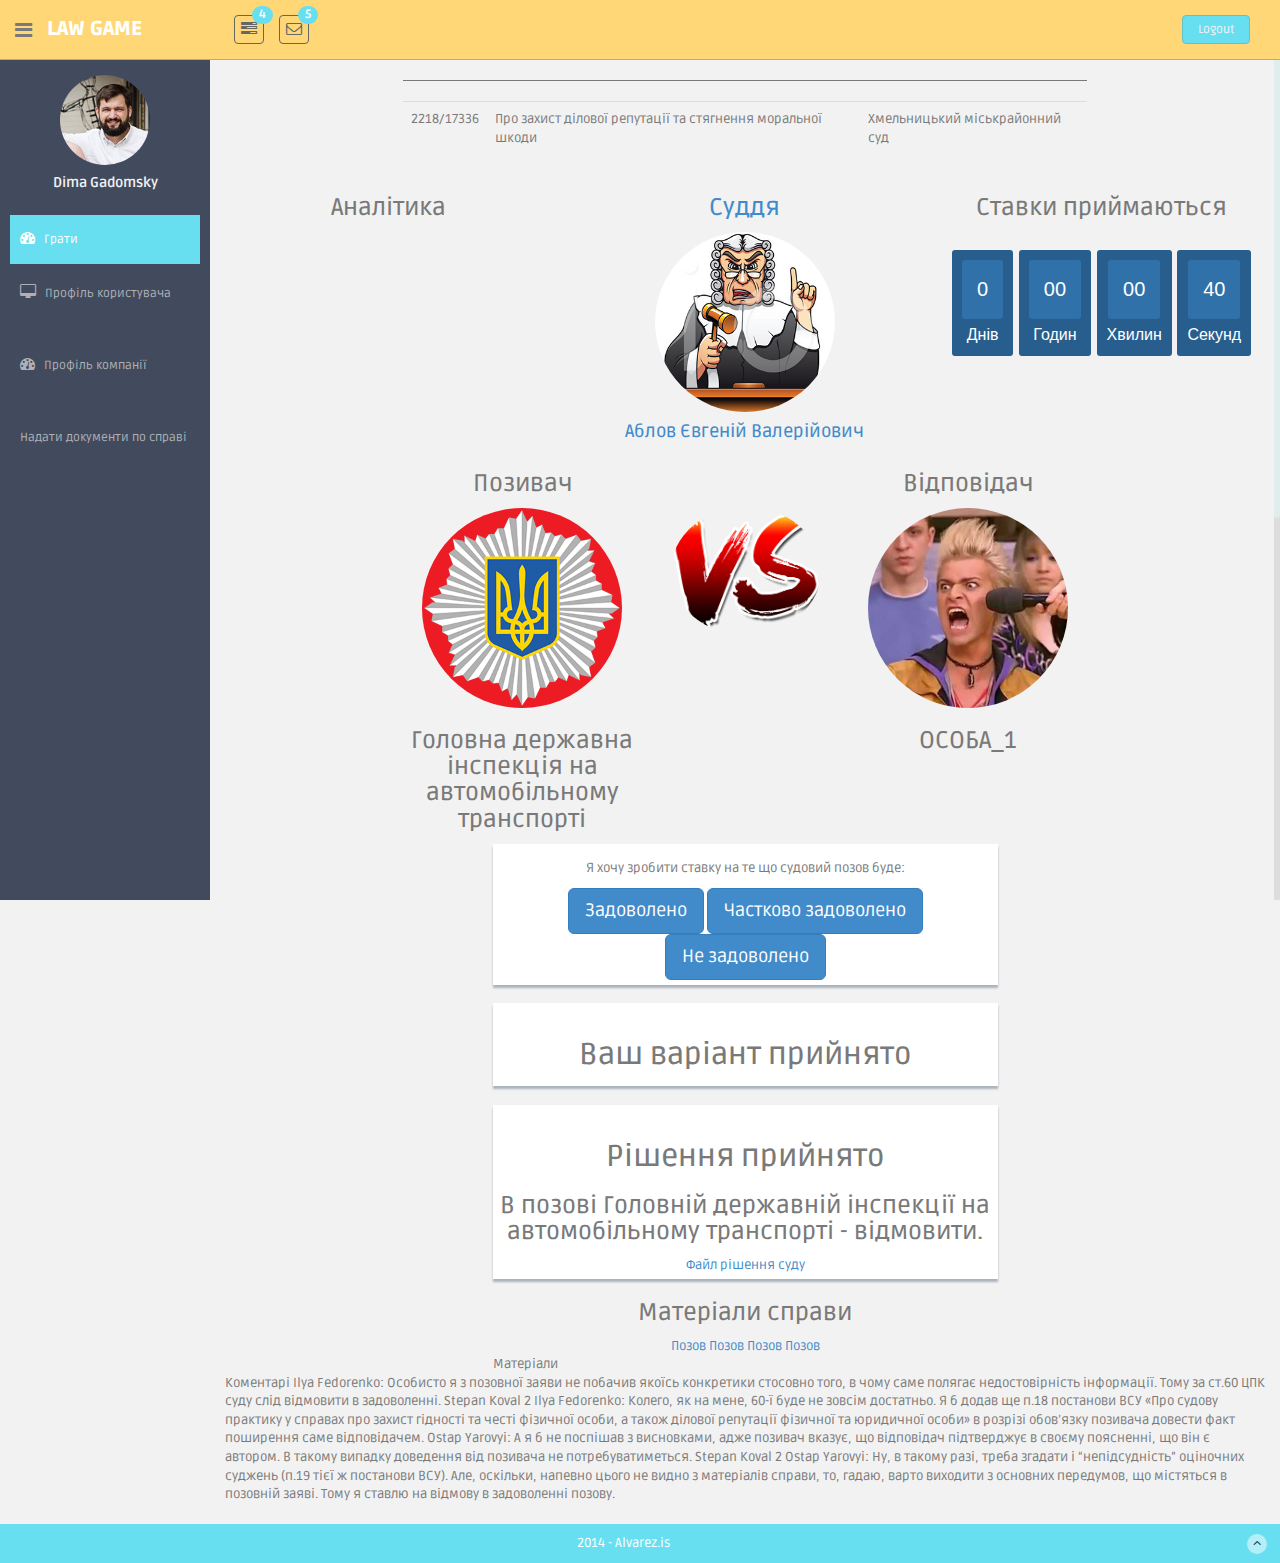
==== commit 91d25945: "all info" ====
--- a/case.html
+++ b/case.html
@@ -421,7 +421,7 @@
                   </div>
 
                   <div class="col-lg-6" align="center"> 
-                  Я хочу зробити ставку на те що судовий позов буде:
+                 
 
                   </div>
 
@@ -434,13 +434,32 @@
                   <div class="col-lg-3">  
 
                   </div>
-
+            
                   <div class="col-lg-6" align="center"> 
+           
+
+            <div class="content-panel" id="panel1">
+            <p> Я хочу зробити ставку на те що судовий позов буде:</p>
                   <button type="button" class="btn btn-primary btn-lg"><!--img src="assets/img/Like.png" width="120px"--> Задоволено</button>
                   <button type="button" class="btn btn-primary btn-lg">Частково задоволено</button>
                   <button type="button" class="btn btn-primary btn-lg">Не задоволено</button> 
-
-                  </div>
+            </div>
+            <br>
+            
+
+            <div class="content-panel" id="panel2">
+            <h2>Ваш варіант прийнято</h2>
+            </div>
+            <br>
+           
+
+            <div class="content-panel" id="panel3">
+                  <h2>Рішення прийнято</h2>
+                   <h3>В позові Головній державній інспекції на автомобільному транспорті - відмовити.</h3>
+                   <a href="https://drive.google.com/file/d/0B044PgXCj-atczhsR19zTDNobFE/view?usp=sharing">Файл рішення суду</a>
+                   </div>
+
+            </div>
 
                   <div class="col-lg-3">  
               
@@ -453,7 +472,7 @@
                   </div>
 
                   <div class="col-lg-6" align="center">  
-                   рішення
+                  
                   </div>
 
                   <div class="col-lg-3">  
@@ -468,6 +487,11 @@
 
                   <div class="col-lg-6" align="center">  
 <h3>Матеріали справи</h3>
+<a href="assets/img/pozov/1.jpg">Позов</a>
+<a href="assets/img/pozov/2.jpg">Позов</a>
+<a href="assets/img/pozov/3.jpg">Позов</a>
+<a href="assets/img/pozov/4.jpg">Позов</a>
+
                   </div>
 
                   <div class="col-lg-3">  
@@ -492,6 +516,15 @@
 <div class="row">
                   <div class="col-lg-12">  
 Коментарі
+
+Ilya Fedorenko: Особисто я з позовної заяви не побачив якоїсь конкретики стосовно того, в чому саме полягає недостовірність інформації. Тому за ст.60 ЦПК суду слід  відмовити в задоволенні.
+ 
+Stepan Koval 2 Ilya Fedorenko: Колего, як на мене, 60-ї буде не зовсім достатньо. Я б  додав ще п.18 постанови ВСУ «Про судову практику у справах про захист гідності та честі фізичної особи, а також ділової репутації фізичної та юридичної особи» в розрізі обов’язку позивача довести факт поширення саме відповідачем.
+ 
+Ostap Yarovyi: А я б не поспішав з висновками, адже позивач вказує, що відповідач підтверджує в своєму поясненні, що він є автором. В такому випадку доведення від позивача не потребуватиметься.
+ 
+Stepan Koval 2 Ostap Yarovyi: Ну, в такому разі, треба згадати і “непідсудність” оціночних суджень (п.19 тієї ж постанови ВСУ). Але, оскільки, напевно цього не видно з матеріалів справи, то, гадаю, варто виходити з основних передумов, що містяться в  позовній заяві. Тому я ставлю на відмову в задоволенні позову.
+
                   </div>
 
 </div>
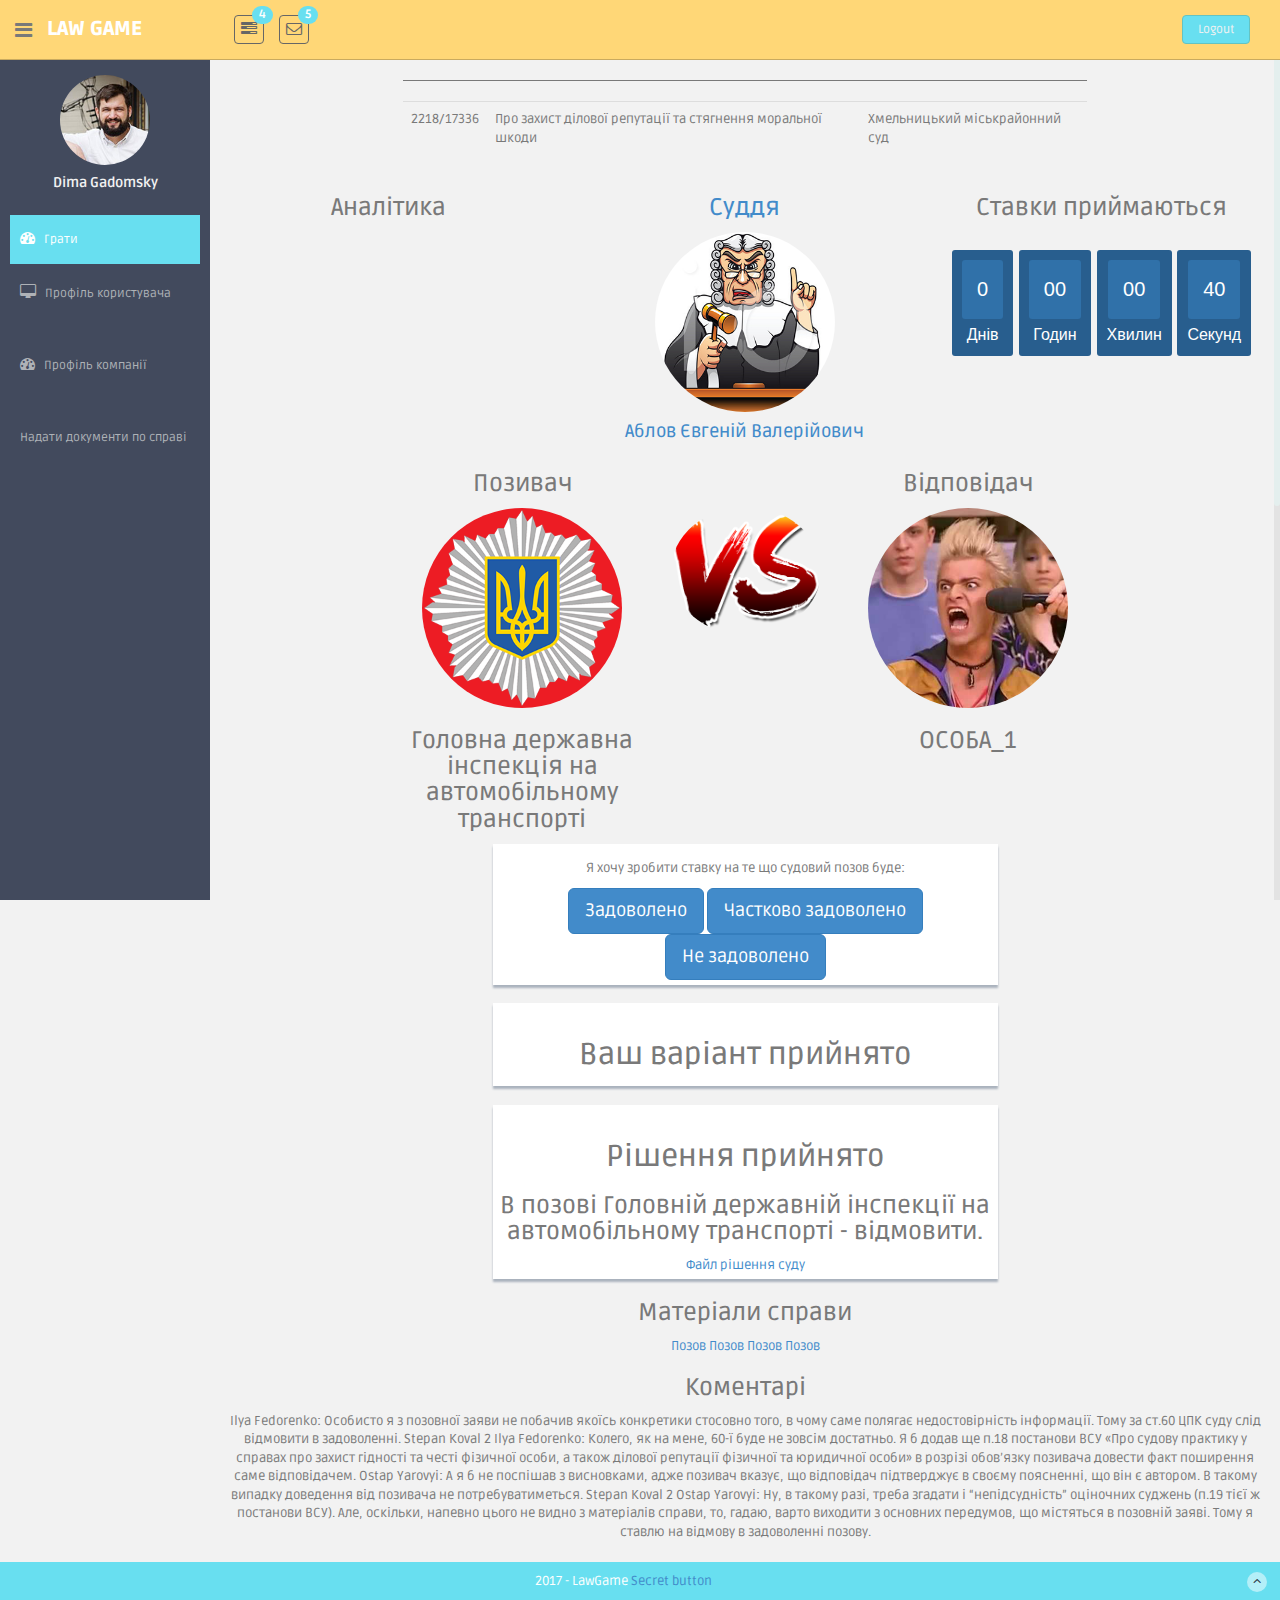
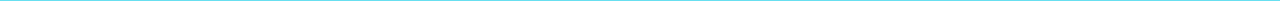
==== commit 0ec477ab: "winwin" ====
--- a/case.html
+++ b/case.html
@@ -500,22 +500,8 @@
 
 </div>
 <div class="row">
-                  <div class="col-lg-3">  
-
-                  </div>
-
-                  <div class="col-lg-6">  
-Матеріали
-                  </div>
-
-                  <div class="col-lg-3">  
-              
-                  </div>
-
-</div>
-<div class="row">
-                  <div class="col-lg-12">  
-Коментарі
+                  <div class="col-lg-12" align="center">  
+<h3>Коментарі</h3>
 
 Ilya Fedorenko: Особисто я з позовної заяви не побачив якоїсь конкретики стосовно того, в чому саме полягає недостовірність інформації. Тому за ст.60 ЦПК суду слід  відмовити в задоволенні.
  
@@ -545,7 +531,27 @@
       <!--footer start-->
       <footer class="site-footer">
           <div class="text-center">
-              2014 - Alvarez.is
+              2017 - LawGame <a data-toggle="modal" data-target="#myModal2">Secret button</a>
+
+     <!-- Modal -->
+            <div class="modal fade" id="myModal2" tabindex="-1" role="dialog" aria-labelledby="myModalLabel" aria-hidden="true">
+              <div class="modal-dialog">
+                <div class="modal-content">
+                  <div class="modal-header">
+                    <button type="button" class="close" data-dismiss="modal" aria-hidden="true">&times;</button>
+                    <h4 class="modal-title" id="myModalLabel">Виграш</h4>
+                  </div>
+                  <div class="modal-body">
+Ви виграли
+                  </div>
+                  <div class="modal-footer">
+                    <button type="button" class="btn btn-default" data-dismiss="modal">Close</button>
+                  </div>
+                </div>
+              </div>
+            </div>   
+
+
               <a href="case.html#" class="go-top">
                   <i class="fa fa-angle-up"></i>
               </a>
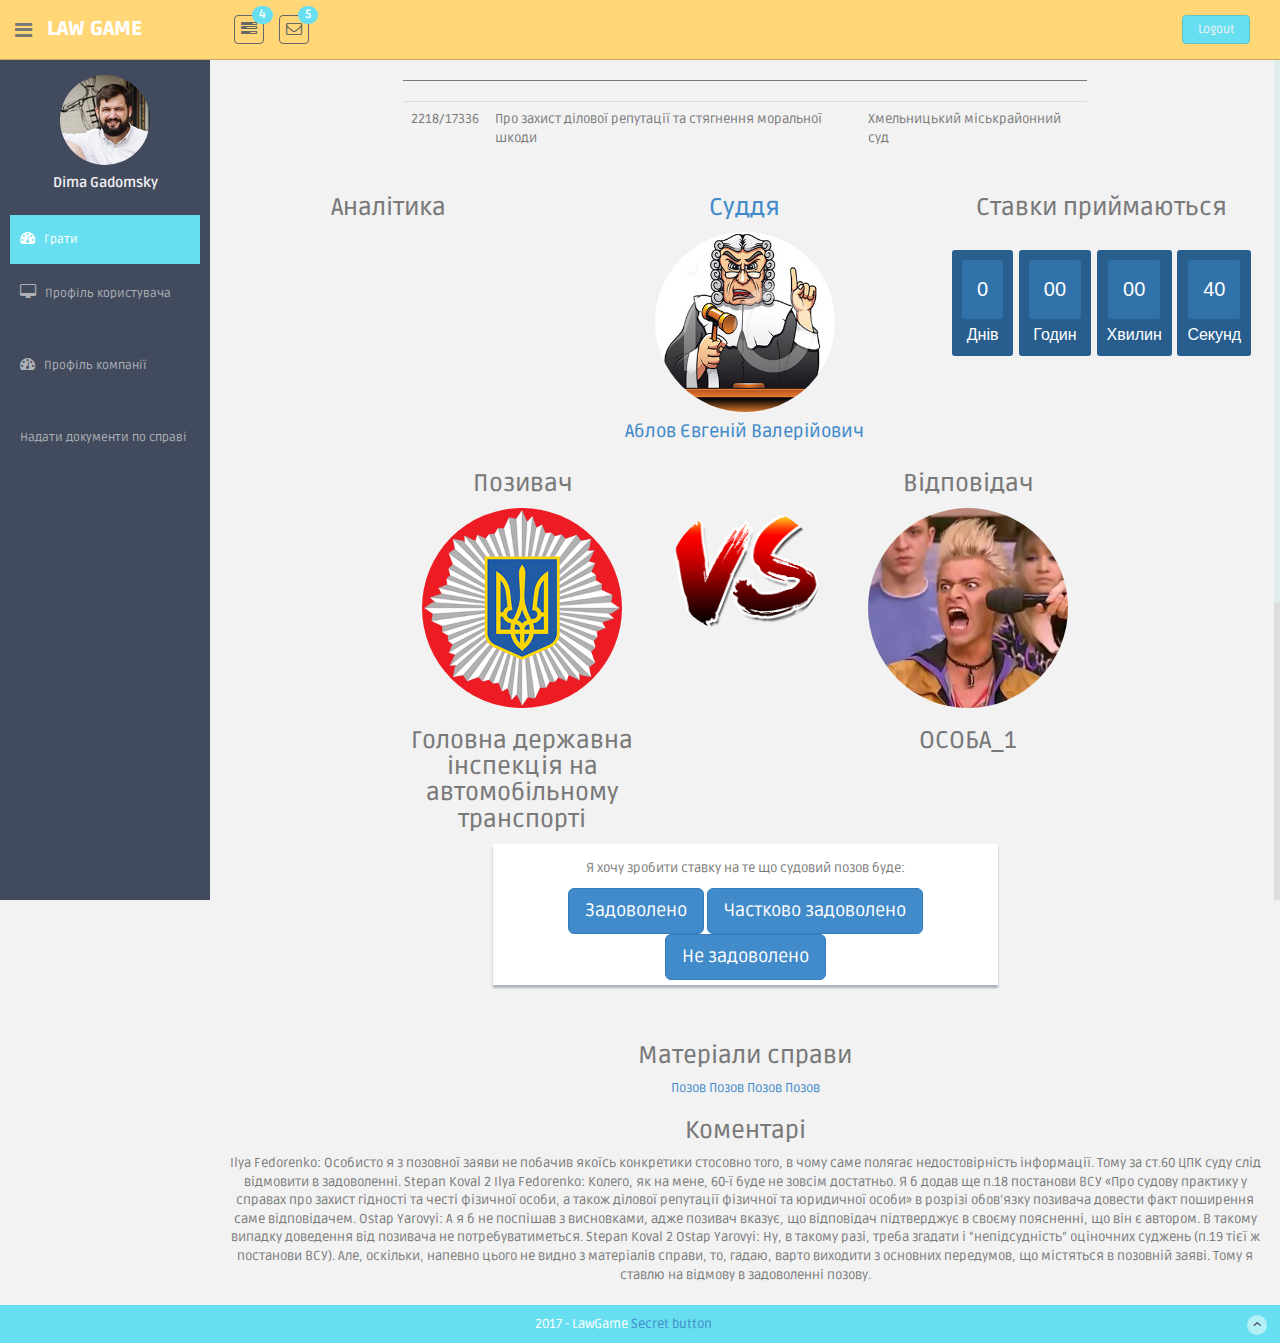
==== commit ec36219f: "logic_buttons" ====
--- a/case.html
+++ b/case.html
@@ -440,20 +440,20 @@
 
             <div class="content-panel" id="panel1">
             <p> Я хочу зробити ставку на те що судовий позов буде:</p>
-                  <button type="button" class="btn btn-primary btn-lg"><!--img src="assets/img/Like.png" width="120px"--> Задоволено</button>
-                  <button type="button" class="btn btn-primary btn-lg">Частково задоволено</button>
-                  <button type="button" class="btn btn-primary btn-lg">Не задоволено</button> 
+                  <button type="button" class="btn btn-primary btn-lg" onclick="myFunctionButton()"><!--img src="assets/img/Like.png" width="120px"--> Задоволено</button>
+                  <button type="button" class="btn btn-primary btn-lg" onclick="myFunctionButton()">Частково задоволено</button>
+                  <button type="button" class="btn btn-primary btn-lg" onclick="myFunctionButton()">Не задоволено</button> 
             </div>
             <br>
             
 
-            <div class="content-panel" id="panel2">
+            <div class="content-panel" id="panel2" style="display: none">
             <h2>Ваш варіант прийнято</h2>
             </div>
             <br>
            
 
-            <div class="content-panel" id="panel3">
+            <div class="content-panel" id="panel3" style="display: none">
                   <h2>Рішення прийнято</h2>
                    <h3>В позові Головній державній інспекції на автомобільному транспорті - відмовити.</h3>
                    <a href="https://drive.google.com/file/d/0B044PgXCj-atczhsR19zTDNobFE/view?usp=sharing">Файл рішення суду</a>
@@ -531,7 +531,7 @@
       <!--footer start-->
       <footer class="site-footer">
           <div class="text-center">
-              2017 - LawGame <a data-toggle="modal" data-target="#myModal2">Secret button</a>
+              2017 - LawGame <a data-toggle="modal" data-target="#myModal2" onclick="myFunctionButton2()">Secret button</a>
 
      <!-- Modal -->
             <div class="modal fade" id="myModal2" tabindex="-1" role="dialog" aria-labelledby="myModalLabel" aria-hidden="true">
@@ -656,5 +656,32 @@
 initializeClock('clockdiv', deadline);
 </script>
 
+
+<script type="text/javascript">
+function myFunctionButton() {
+    var x = document.getElementById('panel1');
+    var y = document.getElementById('panel2');
+    if (x.style.display === 'none') {
+        x.style.display = 'block';
+    } else {
+        x.style.display = 'none';
+        y.style.display = 'block';
+    }
+}  
+
+function myFunctionButton2() {
+    var x = document.getElementById('panel2');
+    var y = document.getElementById('panel3');
+    if (x.style.display === 'none') {
+        x.style.display = 'block';
+    } else {
+        x.style.display = 'none';
+        y.style.display = 'block';
+    }
+}  
+
+
+</script>
+
   </body>
 </html>
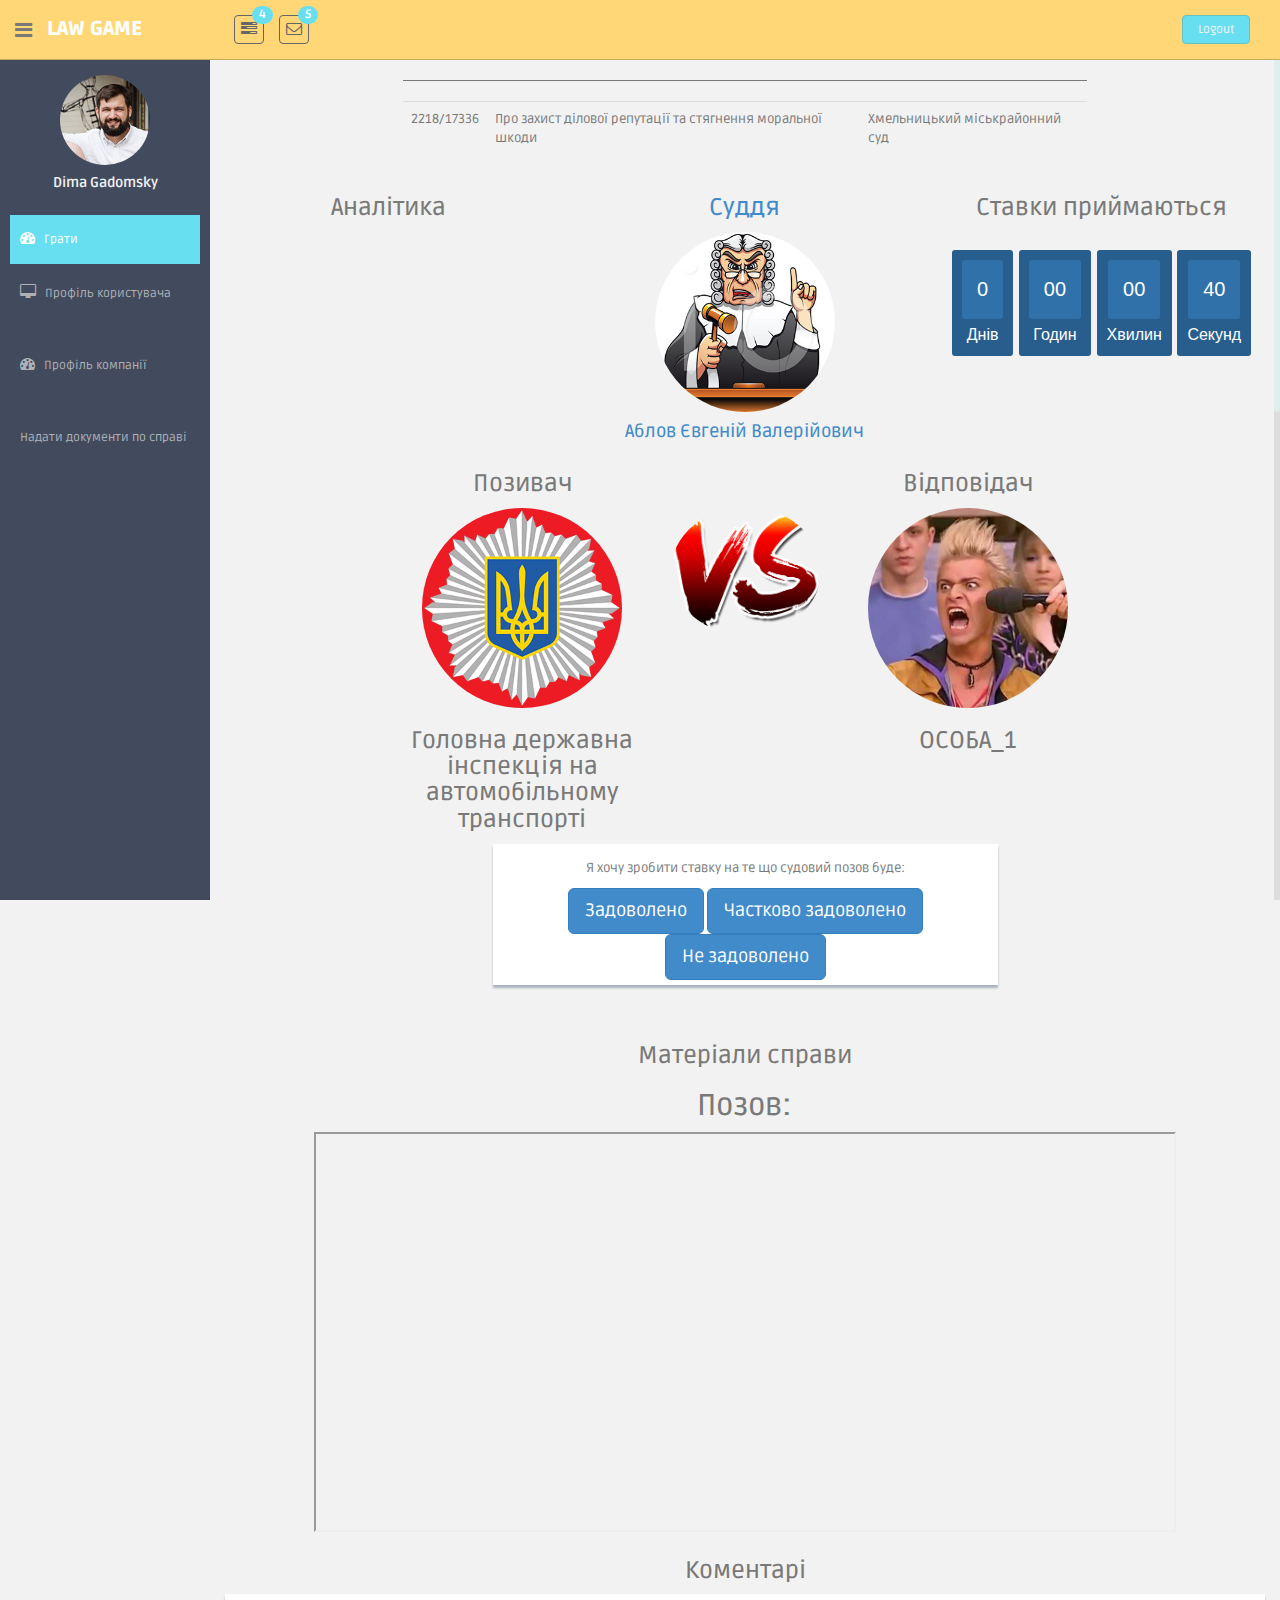
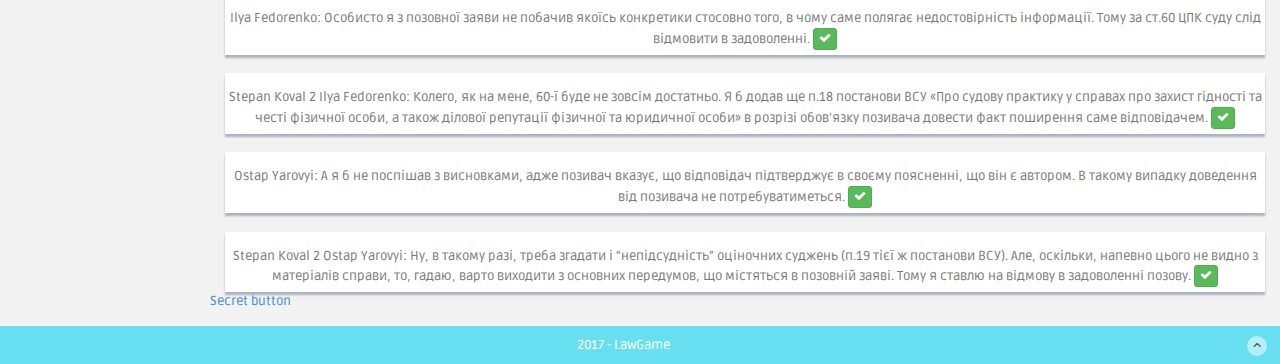
==== commit bacd46ef: "up" ====
--- a/case.html
+++ b/case.html
@@ -481,20 +481,18 @@
 
 </div>
 <div class="row">
-                  <div class="col-lg-3">  
-
-                  </div>
-
-                  <div class="col-lg-6" align="center">  
+                  <div class="col-lg-1">  
+
+                  </div>
+
+                  <div class="col-lg-10" align="center">  
 <h3>Матеріали справи</h3>
-<a href="assets/img/pozov/1.jpg">Позов</a>
-<a href="assets/img/pozov/2.jpg">Позов</a>
-<a href="assets/img/pozov/3.jpg">Позов</a>
-<a href="assets/img/pozov/4.jpg">Позов</a>
-
-                  </div>
-
-                  <div class="col-lg-3">  
+<h2>Позов:</h2>
+<iframe src="https://docs.google.com/document/d/1oiZpNnhDREse4YLOH1BowJmI9IwilnXPaH42aHtQWmE/pub?embedded=true" width="100%" height="400px"></iframe><br>
+
+                  </div>
+
+                  <div class="col-lg-1">  
               
                   </div>
 
@@ -503,35 +501,21 @@
                   <div class="col-lg-12" align="center">  
 <h3>Коментарі</h3>
 
+<div class="content-panel">
 Ilya Fedorenko: Особисто я з позовної заяви не побачив якоїсь конкретики стосовно того, в чому саме полягає недостовірність інформації. Тому за ст.60 ЦПК суду слід  відмовити в задоволенні.
- 
-Stepan Koval 2 Ilya Fedorenko: Колего, як на мене, 60-ї буде не зовсім достатньо. Я б  додав ще п.18 постанови ВСУ «Про судову практику у справах про захист гідності та честі фізичної особи, а також ділової репутації фізичної та юридичної особи» в розрізі обов’язку позивача довести факт поширення саме відповідачем.
- 
-Ostap Yarovyi: А я б не поспішав з висновками, адже позивач вказує, що відповідач підтверджує в своєму поясненні, що він є автором. В такому випадку доведення від позивача не потребуватиметься.
- 
-Stepan Koval 2 Ostap Yarovyi: Ну, в такому разі, треба згадати і “непідсудність” оціночних суджень (п.19 тієї ж постанови ВСУ). Але, оскільки, напевно цього не видно з матеріалів справи, то, гадаю, варто виходити з основних передумов, що містяться в  позовній заяві. Тому я ставлю на відмову в задоволенні позову.
-
-                  </div>
-
-</div>
-
-
-                                           
-                                            
-
-              <!-- page start-->
-
-              <!-- page end-->
-          </section>
-
-
-      </section><!-- /MAIN CONTENT -->
-
-      <!--main content end-->
-      <!--footer start-->
-      <footer class="site-footer">
-          <div class="text-center">
-              2017 - LawGame <a data-toggle="modal" data-target="#myModal2" onclick="myFunctionButton2()">Secret button</a>
+<button class="btn btn-success btn-xs"><i class=" fa fa-check"></i></button> </div><br>
+<div class="content-panel">Stepan Koval 2 Ilya Fedorenko: Колего, як на мене, 60-ї буде не зовсім достатньо. Я б  додав ще п.18 постанови ВСУ «Про судову практику у справах про захист гідності та честі фізичної особи, а також ділової репутації фізичної та юридичної особи» в розрізі обов’язку позивача довести факт поширення саме відповідачем.
+<button class="btn btn-success btn-xs"><i class=" fa fa-check"></i></button>
+</div> <br>
+<div class="content-panel">Ostap Yarovyi: А я б не поспішав з висновками, адже позивач вказує, що відповідач підтверджує в своєму поясненні, що він є автором. В такому випадку доведення від позивача не потребуватиметься.
+<button class="btn btn-success btn-xs"><i class=" fa fa-check"></i></button>
+ </div><br>
+<div class="content-panel">Stepan Koval 2 Ostap Yarovyi: Ну, в такому разі, треба згадати і “непідсудність” оціночних суджень (п.19 тієї ж постанови ВСУ). Але, оскільки, напевно цього не видно з матеріалів справи, то, гадаю, варто виходити з основних передумов, що містяться в  позовній заяві. Тому я ставлю на відмову в задоволенні позову.
+<button class="btn btn-success btn-xs"><i class=" fa fa-check"></i></button>
+</div>
+                  </div>
+
+                                  <a data-toggle="modal" data-target="#myModal2" onclick="myFunctionButton2()">Secret button</a>
 
      <!-- Modal -->
             <div class="modal fade" id="myModal2" tabindex="-1" role="dialog" aria-labelledby="myModalLabel" aria-hidden="true">
@@ -542,14 +526,43 @@
                     <h4 class="modal-title" id="myModalLabel">Виграш</h4>
                   </div>
                   <div class="modal-body">
-Ви виграли
+                  <p>
+                    Ми щиро вітаємо переможця!
+                    </p><p>
+                    Ваш рейтинг зріс!
+                  </p>
+                  <p>
+                    Ви отримали нову нагороду:
+                  </p>
+                  <p>Мантія поважного судді</p>
+                  <img src="assets/img/mantia.png" class="img-circle" width="90">
                   </div>
                   <div class="modal-footer">
                     <button type="button" class="btn btn-default" data-dismiss="modal">Close</button>
                   </div>
                 </div>
               </div>
-            </div>   
+            </div>             
+
+
+</div>
+
+
+                                           
+
+              <!-- page start-->
+
+              <!-- page end-->
+          </section>
+
+
+      </section><!-- /MAIN CONTENT -->
+
+      <!--main content end-->
+      <!--footer start-->
+      <footer class="site-footer">
+          <div class="text-center">
+              2017 - LawGame 
 
 
               <a href="case.html#" class="go-top">
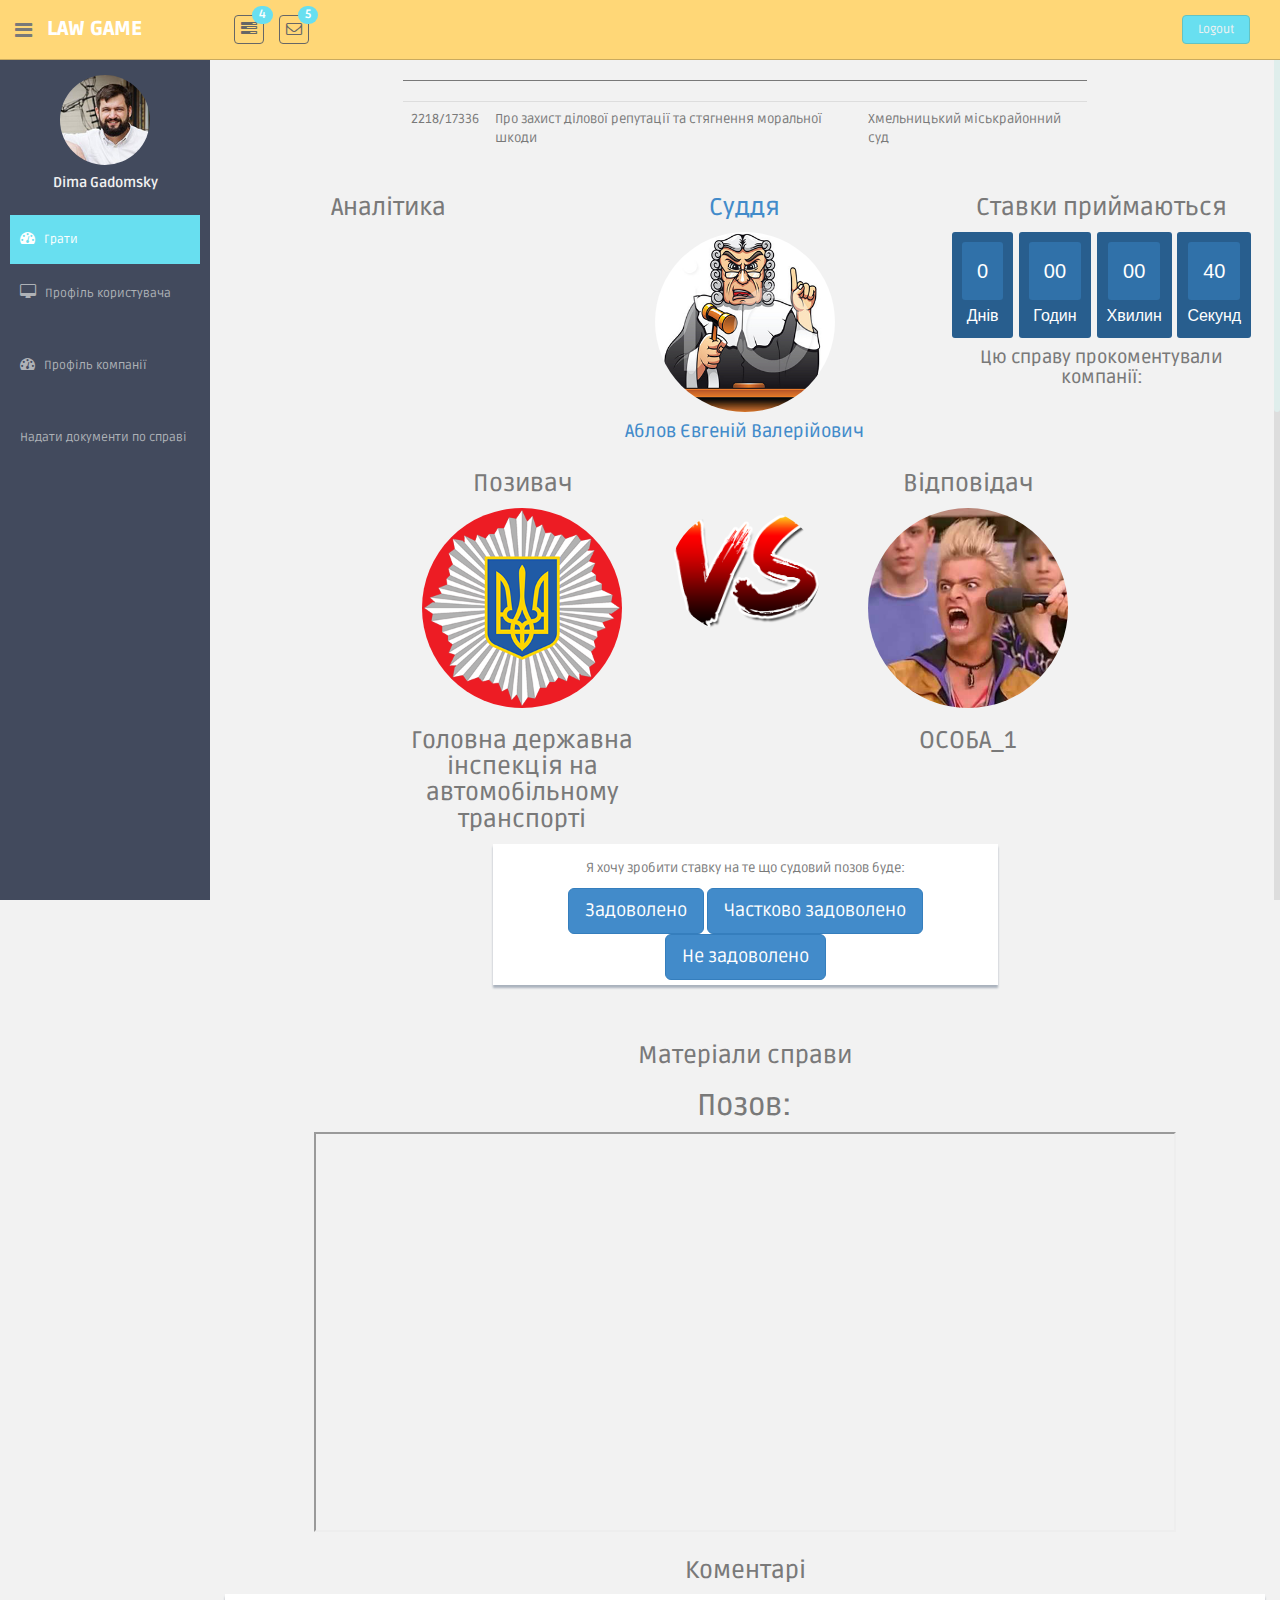
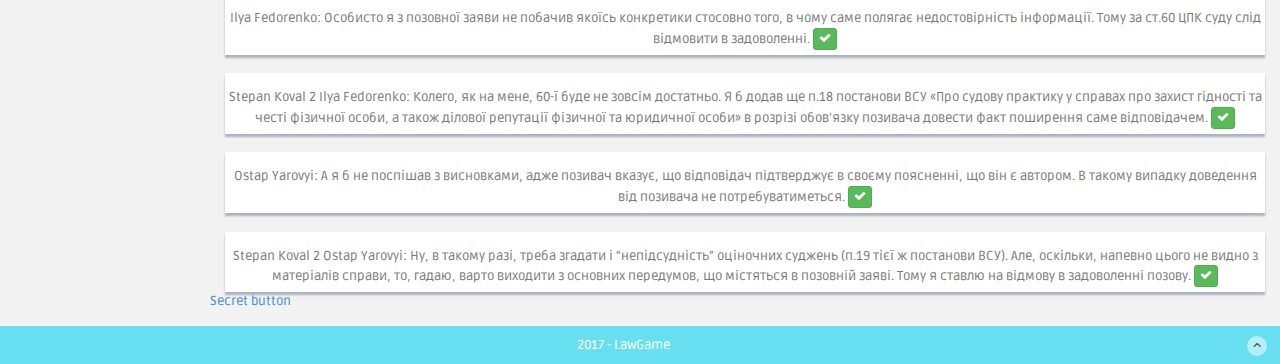
==== commit e2f1d9b1: "сщьзфтн" ====
--- a/case.html
+++ b/case.html
@@ -365,7 +365,7 @@
 
                   <div class="col-lg-4" align="center">  
 
-<h3>Ставки приймаються</h3><br>
+<h3>Ставки приймаються</h3>
 <div id="clockdiv">
   <div>
     <span class="days"></span>
@@ -384,6 +384,7 @@
     <div class="smalltext">Секунд</div>
   </div>
 </div>
+<h4>Цю справу прокоментували компанії:</h4>
            
                   </div>
 
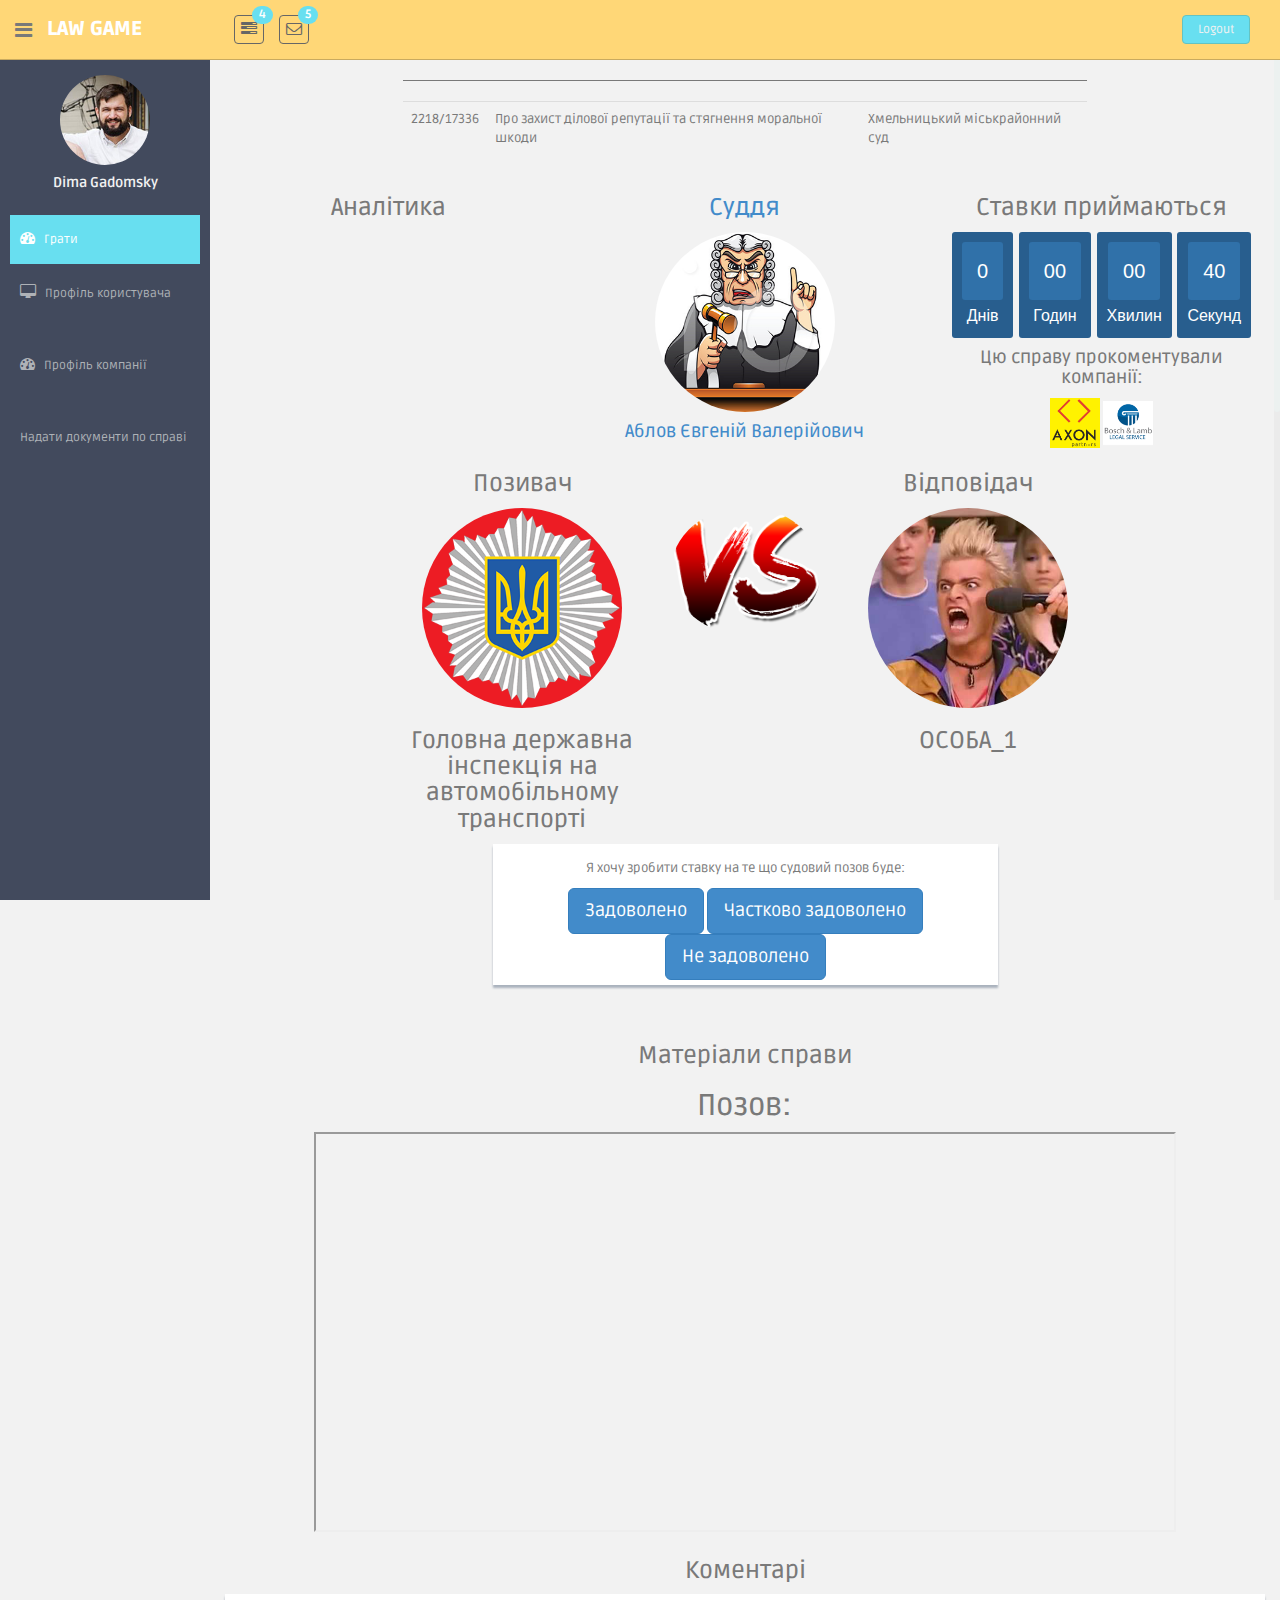
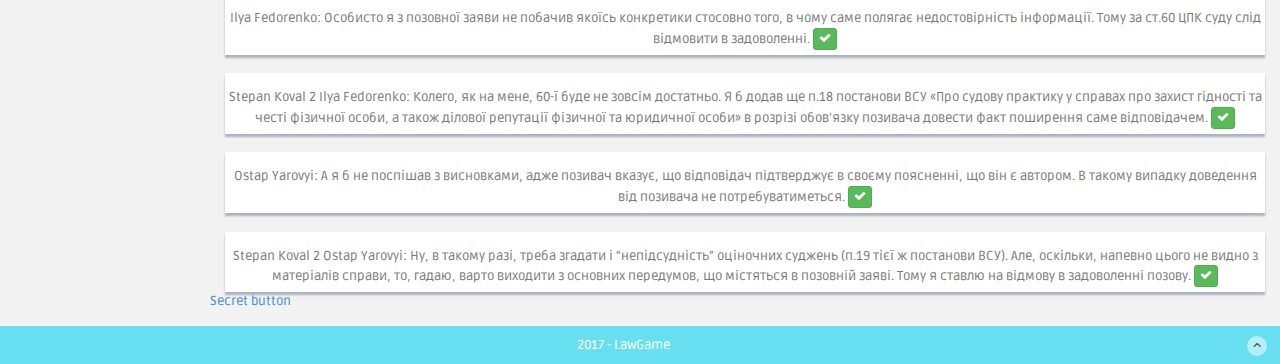
==== commit b18ee7c6: "axon" ====
--- a/case.html
+++ b/case.html
@@ -385,7 +385,9 @@
   </div>
 </div>
 <h4>Цю справу прокоментували компанії:</h4>
-           
+<img src="assets/img/axon.png" width="50px">           
+<img src="assets/img/legal.png" width="50px">           
+
                   </div>
 
 </div>
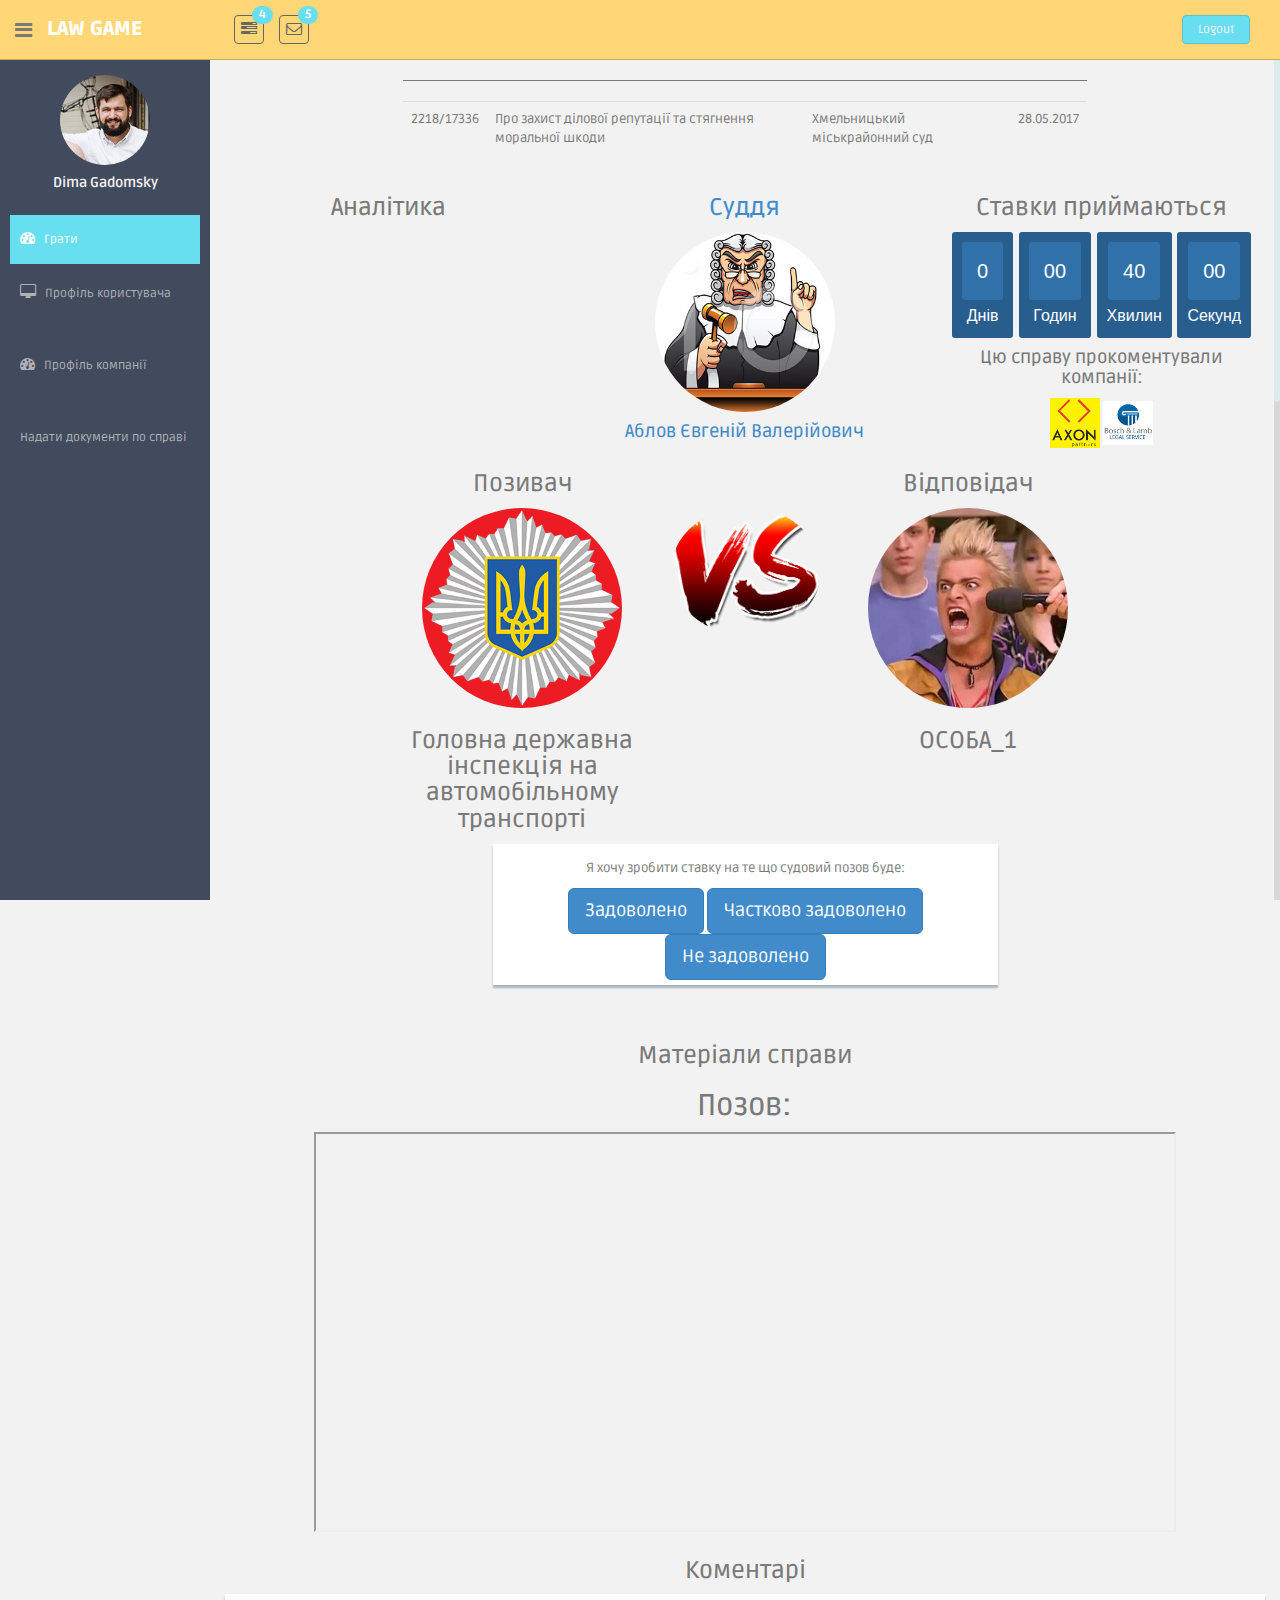
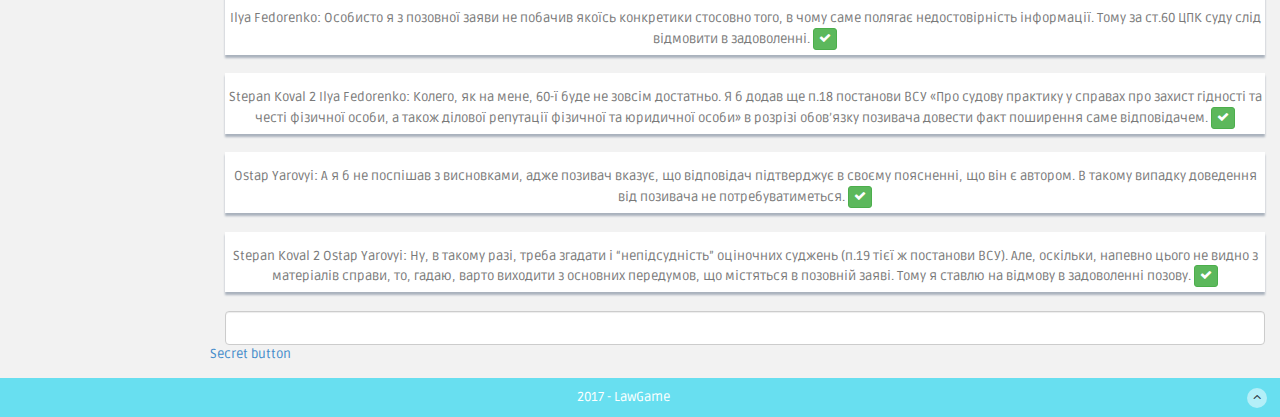
==== commit 7e94c52e: "share button" ====
--- a/case.html
+++ b/case.html
@@ -284,6 +284,7 @@
                                     <td>2218/17336</td>
                                     <td>Про захист ділової репутації та стягнення моральної шкоди</td>
                                     <td>Хмельницький міськрайонний суд</td>
+                                    <td>28.05.2017</td>
                                     
                                 </tr>
                                 </tbody>
@@ -516,6 +517,8 @@
 <div class="content-panel">Stepan Koval 2 Ostap Yarovyi: Ну, в такому разі, треба згадати і “непідсудність” оціночних суджень (п.19 тієї ж постанови ВСУ). Але, оскільки, напевно цього не видно з матеріалів справи, то, гадаю, варто виходити з основних передумов, що містяться в  позовній заяві. Тому я ставлю на відмову в задоволенні позову.
 <button class="btn btn-success btn-xs"><i class=" fa fa-check"></i></button>
 </div>
+<br>
+<input type="text" class="form-control" id="inputSuccess">
                   </div>
 
                                   <a data-toggle="modal" data-target="#myModal2" onclick="myFunctionButton2()">Secret button</a>
@@ -528,7 +531,7 @@
                     <button type="button" class="close" data-dismiss="modal" aria-hidden="true">&times;</button>
                     <h4 class="modal-title" id="myModalLabel">Виграш</h4>
                   </div>
-                  <div class="modal-body">
+                  <div class="modal-body" align="center">
                   <p>
                     Ми щиро вітаємо переможця!
                     </p><p>
@@ -537,8 +540,10 @@
                   <p>
                     Ви отримали нову нагороду:
                   </p>
-                  <p>Мантія поважного судді</p>
-                  <img src="assets/img/mantia.png" class="img-circle" width="90">
+                  <p>Мантія поважного судді додана до вашого профілю</p>
+                  <img src="assets/img/mantia.png" class="img-circle" width="90"><br>
+                  <button type="button" class="btn btn-success">Розказати друзям</button>
+
                   </div>
                   <div class="modal-footer">
                     <button type="button" class="btn btn-default" data-dismiss="modal">Close</button>
@@ -668,7 +673,7 @@
   var timeinterval = setInterval(updateClock, 1000);
 }
 
-var deadline = new Date(Date.parse(new Date()) + 40 * 1000);
+var deadline = new Date(Date.parse(new Date()) + 40 * 60 * 1000);
 initializeClock('clockdiv', deadline);
 </script>
 
